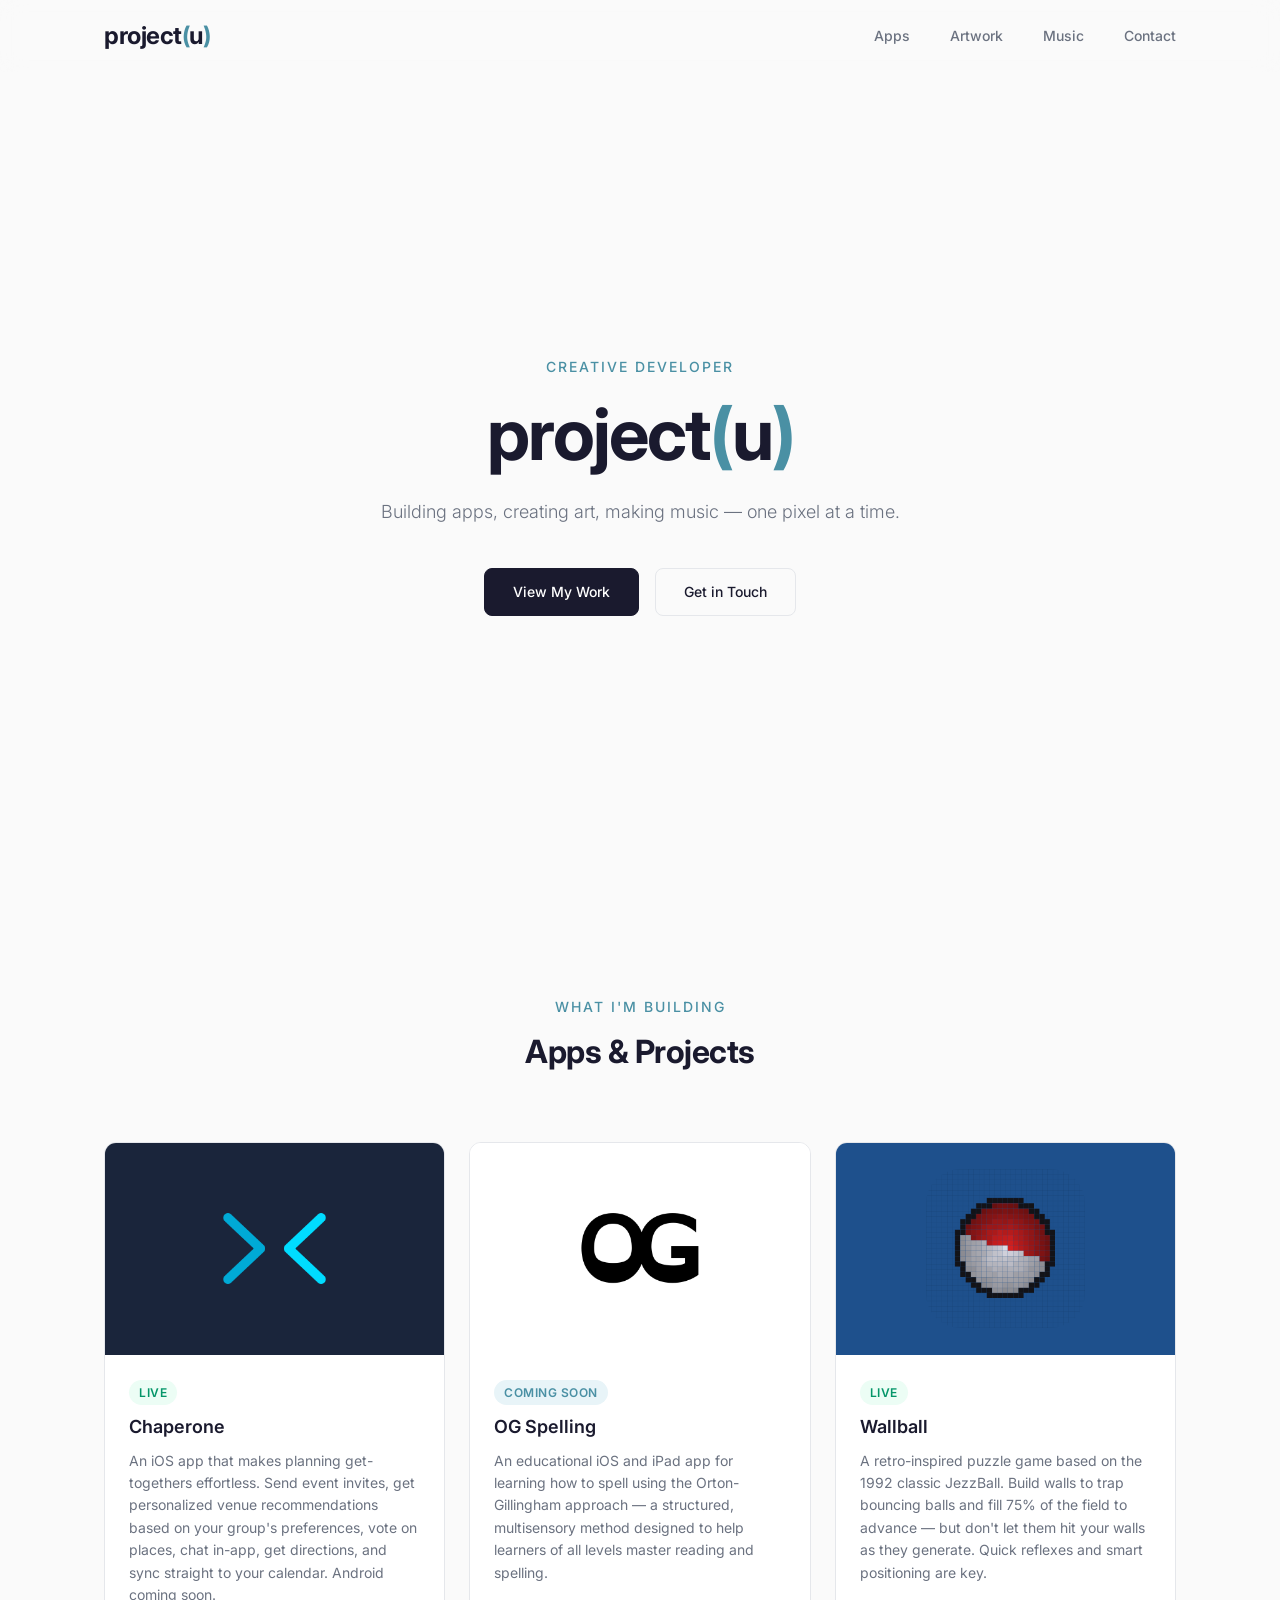
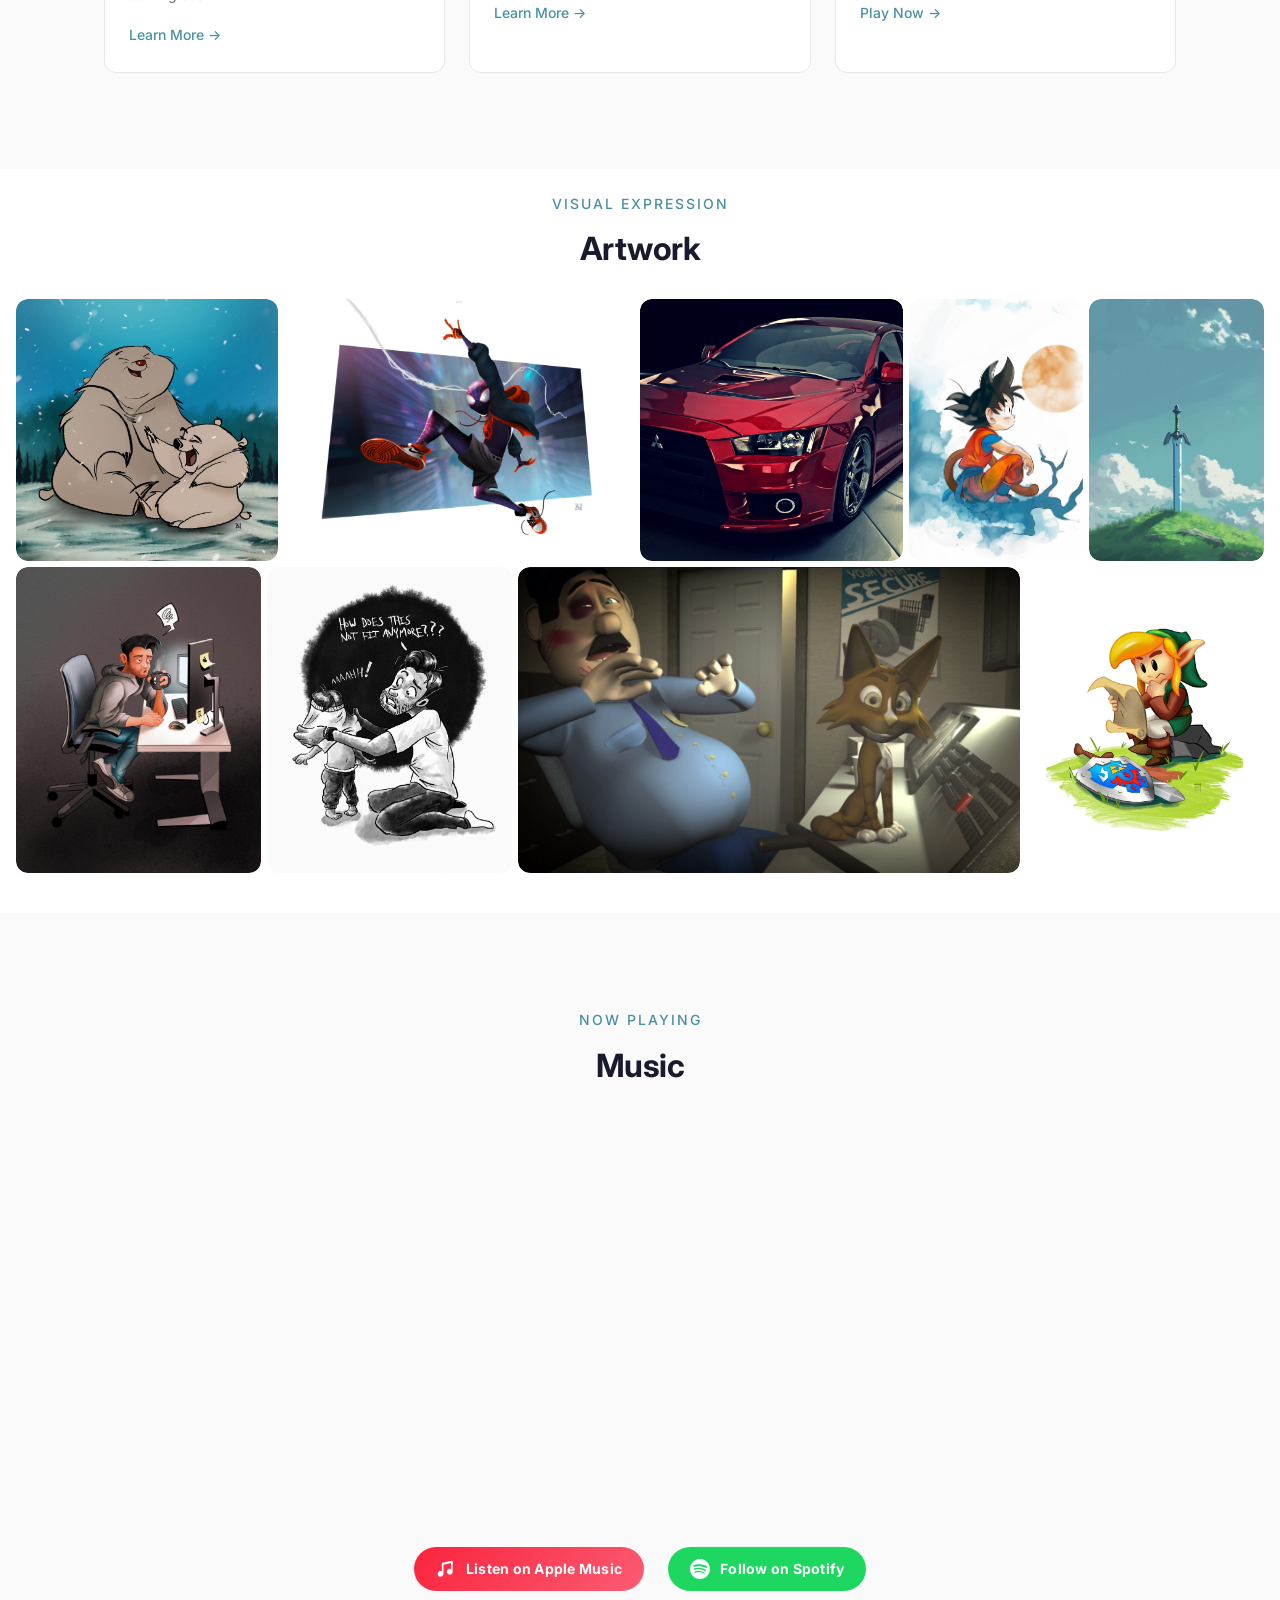
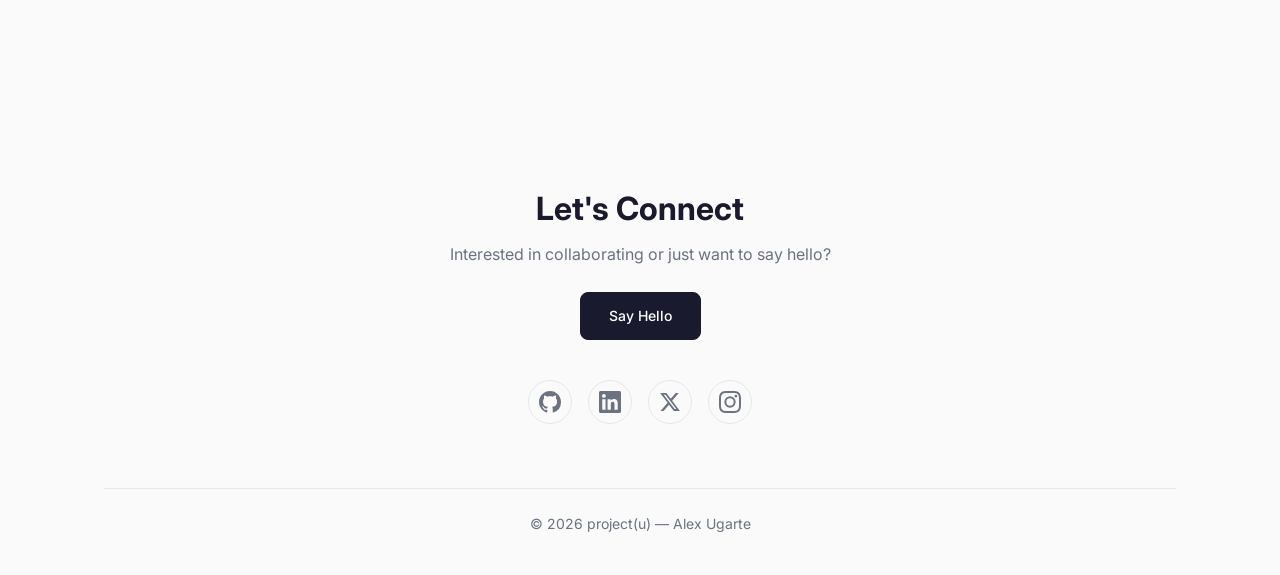
==== index.html @ 6f6bd53f "Thicken top beam on Apple Music note icon Pushed the top edge of the beam up by 0.5 units while keep" ====
<!DOCTYPE html>
<html lang="en">
<head>
  <meta charset="UTF-8">
  <meta name="viewport" content="width=device-width, initial-scale=1.0">
  <!-- Google tag (gtag.js) -->
  <script async src="https://www.googletagmanager.com/gtag/js?id=G-HMG6N3FB27"></script>
  <script>
    window.dataLayer = window.dataLayer || [];
    function gtag(){dataLayer.push(arguments);}
    gtag('js', new Date());
    gtag('config', 'G-HMG6N3FB27');
  </script>
  <link rel="icon" type="image/svg+xml" href="/favicon.svg">
  <title>project(u) — Alex Ugarte</title>
  <meta name="description" content="project(u) — Apps, artwork, and creative work by Alex Ugarte.">
  <link rel="preconnect" href="https://fonts.googleapis.com">
  <link rel="preconnect" href="https://fonts.gstatic.com" crossorigin>
  <link href="https://fonts.googleapis.com/css2?family=Inter:wght@300;400;500;600;700&display=swap" rel="stylesheet">
  <link rel="stylesheet" href="css/style.css">
</head>
<body>

  <!-- Navigation -->
  <nav class="nav" id="nav">
    <div class="nav__inner">
      <a href="#hero" class="nav__logo">project<span class="nav__logo-paren">(</span>u<span class="nav__logo-paren">)</span></a>
      <button class="nav__toggle" id="navToggle" aria-label="Toggle menu">
        <span></span>
        <span></span>
        <span></span>
      </button>
      <ul class="nav__links" id="navLinks">
        <li><a href="#apps" class="nav__link">Apps</a></li>
        <li><a href="#artwork" class="nav__link">Artwork</a></li>
        <li><a href="#music" class="nav__link">Music</a></li>
        <li><a href="#contact" class="nav__link">Contact</a></li>
      </ul>
    </div>
  </nav>

  <!-- Hero -->
  <section class="hero" id="hero">
    <!-- Hidden artwork grid behind hero -->
    <div class="hero__reveal-bg" id="heroRevealBg" aria-hidden="true">
      <div class="hero__reveal-grid">
        <div class="hero__reveal-row">
          <img src="assets/images/mukluck.jpeg" alt="" style="flex:1.0 0 0">
          <img src="assets/images/miles.jpeg" alt="" style="flex:1.3333 0 0">
          <img src="assets/images/evox.jpeg" alt="" style="flex:1.0 0 0">
          <img src="assets/images/kidgoku.jpeg" alt="" style="flex:0.6636 0 0">
          <img src="assets/images/mastersword.jpeg" alt="" style="flex:0.6667 0 0">
        </div>
        <div class="hero__reveal-row">
          <img src="assets/images/overworked.jpeg" alt="" style="flex:0.8 0 0">
          <img src="assets/images/smallshirt.jpeg" alt="" style="flex:0.7998 0 0">
          <img src="assets/images/tobey.jpeg" alt="" style="flex:1.6387 0 0">
          <img src="assets/images/link.jpeg" alt="" style="flex:0.7781 0 0">
        </div>
      </div>
    </div>
    <!-- Canvas overlay for reveal effect -->
    <canvas class="hero__reveal-canvas" id="heroRevealCanvas"></canvas>
    <div class="container">
      <div class="hero__content fade-in">
        <p class="hero__label">Creative Developer</p>
        <h1 class="hero__title">project<span class="accent">(</span>u<span class="accent">)</span></h1>
        <p class="hero__subtitle">Building apps, creating art, making music — one pixel at a time.</p>
        <div class="hero__cta">
          <a href="#apps" class="btn btn--primary">View My Work</a>
          <a href="#contact" class="btn btn--outline">Get in Touch</a>
        </div>
      </div>
    </div>
  </section>

  <!-- Apps / Projects -->
  <section class="section apps" id="apps">
    <div class="container">
      <div class="section__header fade-in">
        <p class="section__label">What I'm Building</p>
        <h2 class="section__title">Apps & Projects</h2>
      </div>
      <div class="apps__grid">

        <a href="/chaperone/" class="app-card-link">
        <article class="app-card fade-in">
          <div class="app-card__image app-card__image--logo">
            <img src="assets/images/1024.png" alt="Chaperone app logo">
          </div>
          <div class="app-card__body">
            <div class="app-card__meta">
              <span class="badge badge--live">Live</span>
            </div>
            <h3 class="app-card__title">Chaperone</h3>
            <p class="app-card__desc">An iOS app that makes planning get-togethers effortless. Send event invites, get personalized venue recommendations based on your group's preferences, vote on places, chat in-app, get directions, and sync straight to your calendar. Android coming soon.</p>
            <span class="app-card__link">Learn More &rarr;</span>
          </div>
        </article>
        </a>

        <article class="app-card fade-in">
          <div class="app-card__image app-card__image--logo app-card__image--og">
            <img src="assets/images/AppIcon.png" alt="OG Spelling app logo">
          </div>
          <div class="app-card__body">
            <div class="app-card__meta">
              <span class="badge badge--soon">Coming Soon</span>
            </div>
            <h3 class="app-card__title">OG Spelling</h3>
            <p class="app-card__desc">An educational iOS and iPad app for learning how to spell using the Orton-Gillingham approach — a structured, multisensory method designed to help learners of all levels master reading and spelling.</p>
            <a href="#" class="app-card__link">Learn More &rarr;</a>
          </div>
        </article>

        <a href="https://projectugarte.github.io/wallball/" target="_blank" rel="noopener noreferrer" class="app-card-link">
        <article class="app-card fade-in">
          <div class="app-card__image app-card__image--logo app-card__image--wallball">
            <img src="assets/images/wallball-icon-1024-3.png" alt="Wallball app logo">
          </div>
          <div class="app-card__body">
            <div class="app-card__meta">
              <span class="badge badge--live">Live</span>
            </div>
            <h3 class="app-card__title">Wallball</h3>
            <p class="app-card__desc">A retro-inspired puzzle game based on the 1992 classic JezzBall. Build walls to trap bouncing balls and fill 75% of the field to advance — but don't let them hit your walls as they generate. Quick reflexes and smart positioning are key.</p>
            <span class="app-card__link">Play Now &rarr;</span>
          </div>
        </article>
        </a>

      </div>
    </div>
  </section>

  <!-- Artwork -->
  <section class="section artwork" id="artwork">
    <div class="container">
      <div class="section__header fade-in">
        <p class="section__label">Visual Expression</p>
        <h2 class="section__title">Artwork</h2>
      </div>
      <div class="masonry fade-in">
        <div class="masonry__row">
          <div class="masonry__item" data-lightbox>
            <img src="assets/images/mukluck.jpeg" alt="Polar bears in the snow illustration" loading="lazy">
          </div>
          <div class="masonry__item" data-lightbox>
            <img src="assets/images/miles.jpeg" alt="Miles Morales Spider-Man illustration" loading="lazy">
          </div>
          <div class="masonry__item" data-lightbox>
            <img src="assets/images/evox.jpeg" alt="Evo X car render" loading="lazy">
          </div>
          <div class="masonry__item" data-lightbox>
            <img src="assets/images/kidgoku.jpeg" alt="Kid Goku watercolor illustration" loading="lazy">
          </div>
          <div class="masonry__item" data-lightbox>
            <img src="assets/images/mastersword.jpeg" alt="Master Sword landscape painting" loading="lazy">
          </div>
        </div>
        <div class="masonry__row">
          <div class="masonry__item" data-lightbox>
            <img src="assets/images/overworked.jpeg" alt="Overworked developer illustration" loading="lazy">
          </div>
          <div class="masonry__item" data-lightbox>
            <img src="assets/images/smallshirt.jpeg" alt="Small shirt comic illustration" loading="lazy">
          </div>
          <div class="masonry__item" data-lightbox>
            <img src="assets/images/tobey.jpeg" alt="3D animated scene" loading="lazy">
          </div>
          <div class="masonry__item" data-lightbox>
            <img src="assets/images/link.jpeg" alt="Link reading a map illustration" loading="lazy">
          </div>
        </div>
      </div>
    </div>
  </section>

  <!-- Music -->
  <section class="section music" id="music">
    <div class="container">
      <div class="section__header fade-in">
        <p class="section__label">Now Playing</p>
        <h2 class="section__title">Music</h2>
      </div>
      <div class="music__wrap fade-in">
        <div class="music__player">
          <iframe style="border-radius:12px" src="https://open.spotify.com/embed/track/64HUYIu3fkqwS0Bc41fSD0?utm_source=generator&theme=0" width="100%" height="352" frameBorder="0" allowfullscreen="" allow="autoplay; clipboard-write; encrypted-media; fullscreen; picture-in-picture" loading="lazy"></iframe>
        </div>
        <div class="music__actions">
          <a href="https://music.apple.com/us/album/mercy-shame-single/1895276631" target="_blank" rel="noopener noreferrer" class="music__apple-btn" aria-label="Listen on Apple Music">
            <svg class="music__apple-btn-icon" viewBox="0 0 24 24" fill="currentColor" aria-hidden="true">
              <path d="M9 6.5v11.28A3.5 3.5 0 1 1 7 14.63V5.5c0-.47.33-.88.79-.98l11-2.4A1 1 0 0 1 20 3.1v12.18a3.5 3.5 0 1 1-2-3.16V4.85L9 6.81z"/>
            </svg>
            <span>Listen on Apple Music</span>
          </a>
          <a href="https://open.spotify.com/artist/5kCSwcKKS4Qlwhm0rzNMpK?si=Wvt9BzOQR2y3berEKjwaUg" target="_blank" rel="noopener noreferrer" class="music__spotify-btn" aria-label="Follow on Spotify">
            <svg class="music__spotify-btn-icon" viewBox="0 0 168 168" fill="currentColor" aria-hidden="true">
              <path d="M83.996.277C37.747.277.253 37.77.253 84.019c0 46.251 37.494 83.741 83.743 83.741 46.254 0 83.744-37.49 83.744-83.741 0-46.246-37.49-83.738-83.745-83.738zm38.404 120.78a5.217 5.217 0 01-7.18 1.73c-19.662-12.01-44.414-14.73-73.564-8.07a5.222 5.222 0 01-6.249-3.93 5.213 5.213 0 013.926-6.25c31.9-7.291 59.263-4.15 81.337 9.34 2.46 1.51 3.24 4.72 1.73 7.18zm10.25-22.805c-1.89 3.075-5.91 4.045-8.98 2.155-22.51-13.839-56.823-17.846-83.448-9.764-3.453 1.043-7.1-.903-8.148-4.35a6.538 6.538 0 014.354-8.143c30.413-9.228 68.222-4.758 94.072 11.127 3.07 1.89 4.04 5.91 2.15 8.976v-.001zm.88-23.744c-26.99-16.031-71.52-17.505-97.289-9.684-4.138 1.255-8.514-1.081-9.768-5.219a7.835 7.835 0 015.221-9.771c29.581-8.98 78.756-7.245 109.83 11.202a7.823 7.823 0 012.74 10.733c-2.2 3.722-7.02 4.949-10.73 2.739z"/>
            </svg>
            <span>Follow on Spotify</span>
          </a>
        </div>
      </div>
    </div>
  </section>

  <!-- Contact / Footer -->
  <footer class="footer" id="contact">
    <div class="container">
      <div class="footer__content fade-in">
        <h2 class="footer__title">Let's Connect</h2>
        <p class="footer__text">Interested in collaborating or just want to say hello?</p>
        <a href="mailto:project.ugarte@gmail.com" class="btn btn--primary">Say Hello</a>
        <div class="footer__socials">
          <a href="https://github.com/ProjectUgarte" target="_blank" rel="noopener noreferrer" class="footer__social" aria-label="GitHub">
            <svg width="22" height="22" fill="currentColor" viewBox="0 0 24 24"><path d="M12 0C5.37 0 0 5.37 0 12c0 5.31 3.435 9.795 8.205 11.385.6.105.825-.255.825-.57 0-.285-.015-1.23-.015-2.235-3.015.555-3.795-.735-4.035-1.41-.135-.345-.72-1.41-1.23-1.695-.42-.225-1.02-.78-.015-.795.945-.015 1.62.87 1.845 1.23 1.08 1.815 2.805 1.305 3.495.99.105-.78.42-1.305.765-1.605-2.67-.3-5.46-1.335-5.46-5.925 0-1.305.465-2.385 1.23-3.225-.12-.3-.54-1.53.12-3.18 0 0 1.005-.315 3.3 1.23.96-.27 1.98-.405 3-.405s2.04.135 3 .405c2.295-1.56 3.3-1.23 3.3-1.23.66 1.65.24 2.88.12 3.18.765.84 1.23 1.905 1.23 3.225 0 4.605-2.805 5.625-5.475 5.925.435.375.81 1.095.81 2.22 0 1.605-.015 2.895-.015 3.3 0 .315.225.69.825.57A12.02 12.02 0 0024 12c0-6.63-5.37-12-12-12z"/></svg>
          </a>
          <a href="https://www.linkedin.com/in/alex-ugarte-8380914a" target="_blank" rel="noopener noreferrer" class="footer__social" aria-label="LinkedIn">
            <svg width="22" height="22" fill="currentColor" viewBox="0 0 24 24"><path d="M20.447 20.452h-3.554v-5.569c0-1.328-.027-3.037-1.852-3.037-1.853 0-2.136 1.445-2.136 2.939v5.667H9.351V9h3.414v1.561h.046c.477-.9 1.637-1.85 3.37-1.85 3.601 0 4.267 2.37 4.267 5.455v6.286zM5.337 7.433a2.062 2.062 0 01-2.063-2.065 2.064 2.064 0 112.063 2.065zm1.782 13.019H3.555V9h3.564v11.452zM22.225 0H1.771C.792 0 0 .774 0 1.729v20.542C0 23.227.792 24 1.771 24h20.451C23.2 24 24 23.227 24 22.271V1.729C24 .774 23.2 0 22.222 0h.003z"/></svg>
          </a>
          <a href="https://x.com/thealexugarte" target="_blank" rel="noopener noreferrer" class="footer__social" aria-label="Twitter / X">
            <svg width="22" height="22" fill="currentColor" viewBox="0 0 24 24"><path d="M18.244 2.25h3.308l-7.227 8.26 8.502 11.24H16.17l-5.214-6.817L4.99 21.75H1.68l7.73-8.835L1.254 2.25H8.08l4.713 6.231zm-1.161 17.52h1.833L7.084 4.126H5.117z"/></svg>
          </a>
          <a href="https://www.instagram.com/thealexugarte" target="_blank" rel="noopener noreferrer" class="footer__social" aria-label="Instagram">
            <svg width="22" height="22" fill="currentColor" viewBox="0 0 24 24"><path d="M12 2.163c3.204 0 3.584.012 4.85.07 3.252.148 4.771 1.691 4.919 4.919.058 1.265.069 1.645.069 4.849 0 3.205-.012 3.584-.069 4.849-.149 3.225-1.664 4.771-4.919 4.919-1.266.058-1.644.07-4.85.07-3.204 0-3.584-.012-4.849-.07-3.26-.149-4.771-1.699-4.919-4.92-.058-1.265-.07-1.644-.07-4.849 0-3.204.013-3.583.07-4.849.149-3.227 1.664-4.771 4.919-4.919 1.266-.057 1.645-.069 4.849-.069zM12 0C8.741 0 8.333.014 7.053.072 2.695.272.273 2.69.073 7.052.014 8.333 0 8.741 0 12c0 3.259.014 3.668.072 4.948.2 4.358 2.618 6.78 6.98 6.98C8.333 23.986 8.741 24 12 24c3.259 0 3.668-.014 4.948-.072 4.354-.2 6.782-2.618 6.979-6.98.059-1.28.073-1.689.073-4.948 0-3.259-.014-3.667-.072-4.947-.196-4.354-2.617-6.78-6.979-6.98C15.668.014 15.259 0 12 0zm0 5.838a6.162 6.162 0 100 12.324 6.162 6.162 0 000-12.324zM12 16a4 4 0 110-8 4 4 0 010 8zm6.406-11.845a1.44 1.44 0 100 2.881 1.44 1.44 0 000-2.881z"/></svg>
          </a>
        </div>
      </div>
      <div class="footer__bottom">
        <p>&copy; 2026 project(u) — Alex Ugarte</p>
      </div>
    </div>
  </footer>

  <!-- Lightbox -->
  <div class="lightbox" id="lightbox">
    <button class="lightbox__close" id="lightboxClose" aria-label="Close">&times;</button>
    <button class="lightbox__arrow lightbox__arrow--prev" id="lightboxPrev" aria-label="Previous">&#8249;</button>
    <div class="lightbox__content" id="lightboxContent"></div>
    <button class="lightbox__arrow lightbox__arrow--next" id="lightboxNext" aria-label="Next">&#8250;</button>
  </div>

  <script src="js/main.js"></script>
</body>
</html>
---- css/style.css ----
/* ===== Custom Properties ===== */
:root {
  --color-bg: #fafafa;
  --color-surface: #ffffff;
  --color-text: #1a1a2e;
  --color-text-muted: #6b7280;
  --color-accent: #4a90a4;
  --color-accent-light: #e8f4f8;
  --color-border: #e5e7eb;
  --color-badge-live: #059669;
  --color-badge-live-bg: #ecfdf5;
  --color-badge-progress: #d97706;
  --color-badge-progress-bg: #fffbeb;

  --font-family: 'Inter', -apple-system, BlinkMacSystemFont, 'Segoe UI', sans-serif;
  --font-size-sm: 0.875rem;
  --font-size-base: 1rem;
  --font-size-lg: 1.125rem;
  --font-size-xl: 1.5rem;
  --font-size-2xl: 2rem;
  --font-size-3xl: 3rem;
  --font-size-4xl: 4.5rem;

  --spacing-xs: 0.5rem;
  --spacing-sm: 1rem;
  --spacing-md: 1.5rem;
  --spacing-lg: 2.5rem;
  --spacing-xl: 4rem;
  --spacing-2xl: 6rem;

  --radius-sm: 8px;
  --radius-md: 12px;
  --radius-lg: 16px;

  --shadow-sm: 0 1px 3px rgba(0, 0, 0, 0.06);
  --shadow-md: 0 4px 12px rgba(0, 0, 0, 0.08);
  --shadow-lg: 0 8px 30px rgba(0, 0, 0, 0.1);

  --nav-height: 72px;
  --transition: 0.3s cubic-bezier(0.4, 0, 0.2, 1);
}

/* ===== Reset ===== */
*, *::before, *::after {
  margin: 0;
  padding: 0;
  box-sizing: border-box;
}

html {
  scroll-behavior: smooth;
  scroll-padding-top: var(--nav-height);
}

body {
  font-family: var(--font-family);
  font-size: var(--font-size-base);
  color: var(--color-text);
  background-color: var(--color-bg);
  line-height: 1.6;
  -webkit-font-smoothing: antialiased;
}

img {
  max-width: 100%;
  display: block;
}

a {
  text-decoration: none;
  color: inherit;
}

ul {
  list-style: none;
}

/* ===== Container ===== */
.container {
  width: 100%;
  max-width: 1120px;
  margin: 0 auto;
  padding: 0 var(--spacing-md);
}

/* ===== Navigation ===== */
.nav {
  position: fixed;
  top: 0;
  left: 0;
  right: 0;
  height: var(--nav-height);
  background: rgba(250, 250, 250, 0.85);
  backdrop-filter: blur(12px);
  -webkit-backdrop-filter: blur(12px);
  z-index: 1000;
  transition: box-shadow var(--transition);
}

.nav--scrolled {
  box-shadow: var(--shadow-sm);
}

.nav__inner {
  max-width: 1120px;
  margin: 0 auto;
  padding: 0 var(--spacing-md);
  height: 100%;
  display: flex;
  align-items: center;
  justify-content: space-between;
}

.nav__logo {
  font-size: var(--font-size-xl);
  font-weight: 700;
  letter-spacing: -0.5px;
  color: var(--color-text);
}

.nav__logo-paren {
  color: var(--color-accent);
}

.nav__links {
  display: flex;
  gap: var(--spacing-lg);
}

.nav__link {
  font-size: var(--font-size-sm);
  font-weight: 500;
  color: var(--color-text-muted);
  transition: color var(--transition);
  position: relative;
}

.nav__link::after {
  content: '';
  position: absolute;
  bottom: -4px;
  left: 0;
  width: 0;
  height: 2px;
  background: var(--color-accent);
  transition: width var(--transition);
}

.nav__link:hover,
.nav__link--active {
  color: var(--color-text);
}

.nav__link:hover::after,
.nav__link--active::after {
  width: 100%;
}

/* Mobile toggle */
.nav__toggle {
  display: none;
  flex-direction: column;
  gap: 5px;
  background: none;
  border: none;
  cursor: pointer;
  padding: 4px;
}

.nav__toggle span {
  display: block;
  width: 24px;
  height: 2px;
  background: var(--color-text);
  border-radius: 2px;
  transition: var(--transition);
}

/* ===== Hero ===== */
.hero {
  position: relative;
  min-height: 100vh;
  display: flex;
  align-items: center;
  justify-content: center;
  text-align: center;
  padding: calc(var(--nav-height) + var(--spacing-xl)) 0 var(--spacing-xl);
  overflow: hidden;
}

/* Reveal background — artwork grid behind hero */
.hero__reveal-bg {
  position: absolute;
  inset: 0;
  z-index: 0;
  display: flex;
  align-items: center;
  justify-content: center;
  padding: var(--spacing-sm);
}

.hero__reveal-grid {
  width: 100%;
  height: 100%;
  display: flex;
  flex-direction: column;
  gap: 6px;
}

.hero__reveal-row {
  display: flex;
  gap: 6px;
  flex: 1;
  min-height: 0;
}

.hero__reveal-row img {
  height: 100%;
  object-fit: cover;
  border-radius: var(--radius-sm);
  min-width: 0;
}

/* Canvas overlay — white surface that gets "erased" */
.hero__reveal-canvas {
  position: absolute;
  inset: 0;
  z-index: 1;
  width: 100%;
  height: 100%;
  cursor: crosshair;
}

.hero .container {
  position: relative;
  z-index: 2;
  display: flex;
  justify-content: center;
  pointer-events: none;
}

.hero .container * {
  pointer-events: auto;
}

.hero__content {
  max-width: 640px;
  margin: 0 auto;
}

.hero__label {
  font-size: var(--font-size-sm);
  font-weight: 500;
  color: var(--color-accent);
  text-transform: uppercase;
  letter-spacing: 2px;
  margin-bottom: var(--spacing-sm);
}

.hero__title {
  font-size: var(--font-size-4xl);
  font-weight: 700;
  letter-spacing: -2px;
  line-height: 1.1;
  margin-bottom: var(--spacing-md);
}

.accent {
  color: var(--color-accent);
}

.hero__subtitle {
  font-size: var(--font-size-lg);
  color: var(--color-text-muted);
  font-weight: 300;
  margin-bottom: var(--spacing-lg);
  line-height: 1.7;
}

.hero__cta {
  display: flex;
  gap: var(--spacing-sm);
  justify-content: center;
  flex-wrap: wrap;
}

/* ===== Buttons ===== */
.btn {
  display: inline-flex;
  align-items: center;
  padding: 12px 28px;
  font-size: var(--font-size-sm);
  font-weight: 500;
  font-family: var(--font-family);
  border-radius: var(--radius-sm);
  cursor: pointer;
  transition: all var(--transition);
  border: 1.5px solid transparent;
}

.btn--primary {
  background: var(--color-text);
  color: var(--color-surface);
  border-color: var(--color-text);
}

.btn--primary:hover {
  background: transparent;
  color: var(--color-text);
}

.btn--outline {
  background: transparent;
  color: var(--color-text);
  border-color: var(--color-border);
}

.btn--outline:hover {
  border-color: var(--color-text);
}

/* ===== Sections ===== */
.section {
  padding: var(--spacing-2xl) 0;
}

.section__header {
  text-align: center;
  margin-bottom: var(--spacing-xl);
}

.section__label {
  font-size: var(--font-size-sm);
  font-weight: 500;
  color: var(--color-accent);
  text-transform: uppercase;
  letter-spacing: 2px;
  margin-bottom: var(--spacing-xs);
}

.section__title {
  font-size: var(--font-size-2xl);
  font-weight: 700;
  letter-spacing: -0.5px;
}

/* ===== App Cards ===== */
.apps__grid {
  display: grid;
  grid-template-columns: repeat(auto-fill, minmax(320px, 1fr));
  gap: var(--spacing-md);
  align-items: stretch;
}

.app-card-link {
  display: block;
}

.app-card {
  background: var(--color-surface);
  border-radius: var(--radius-md);
  overflow: hidden;
  border: 1px solid var(--color-border);
  transition: all var(--transition);
  height: 100%;
}

.app-card:hover {
  box-shadow: var(--shadow-lg);
  transform: translateY(-4px);
  border-color: transparent;
}

.app-card__image {
  aspect-ratio: 16 / 10;
  background: linear-gradient(135deg, var(--color-accent-light), #f3f4f6);
  display: flex;
  align-items: center;
  justify-content: center;
}

.app-card__image--logo {
  background: #1a253b;
}

.app-card__image--og {
  background: #ffffff;
}

.app-card__image--wallball {
  background: #1e508c;
}

.app-card__image--logo.app-card__image--wallball img {
  width: auto;
  height: 75%;
  object-fit: contain;
  border-radius: 22%;
}

.app-card__image--logo img {
  width: auto;
  height: 75%;
  object-fit: contain;
  border-radius: 22%;
  transition: transform var(--transition), box-shadow var(--transition);
}

.app-card:hover .app-card__image--logo img {
  transform: scale(1.05);
  box-shadow: 0 4px 12px rgba(0, 0, 0, 0.3);
}

.app-card__placeholder {
  color: var(--color-accent);
  opacity: 0.6;
}

.app-card__body {
  padding: var(--spacing-md);
}

.app-card__meta {
  margin-bottom: var(--spacing-xs);
}

.badge {
  display: inline-block;
  font-size: 0.75rem;
  font-weight: 600;
  padding: 3px 10px;
  border-radius: 100px;
  text-transform: uppercase;
  letter-spacing: 0.5px;
}

.badge--live {
  color: var(--color-badge-live);
  background: var(--color-badge-live-bg);
}

.badge--progress {
  color: var(--color-badge-progress);
  background: var(--color-badge-progress-bg);
}

.badge--soon {
  color: var(--color-accent);
  background: var(--color-accent-light);
}

.app-card__title {
  font-size: var(--font-size-lg);
  font-weight: 600;
  margin-bottom: var(--spacing-xs);
}

.app-card__desc {
  font-size: var(--font-size-sm);
  color: var(--color-text-muted);
  line-height: 1.6;
  margin-bottom: var(--spacing-sm);
}

.app-card__link {
  font-size: var(--font-size-sm);
  font-weight: 500;
  color: var(--color-accent);
  transition: color var(--transition);
}

.app-card__link:hover {
  color: var(--color-text);
}

.app-card-link {
  text-decoration: none;
  color: inherit;
  display: block;
}

/* ===== Artwork Grid ===== */
.artwork {
  background: var(--color-surface);
  padding: var(--spacing-md) 0 var(--spacing-lg);
}

.artwork .section__header {
  margin-bottom: var(--spacing-md);
}

.artwork .container {
  max-width: none;
  padding: 0 var(--spacing-sm);
}

.masonry {
  display: flex;
  flex-direction: column;
  gap: 6px;
}

.masonry__row {
  display: flex;
  gap: 6px;
}

.masonry__item {
  border-radius: var(--radius-md);
  overflow: hidden;
  cursor: pointer;
  transition: all var(--transition);
  min-width: 0;
}

.masonry__item:hover {
  transform: scale(1.02);
  box-shadow: var(--shadow-md);
  z-index: 1;
}

.masonry__item img {
  width: 100%;
  height: auto;
  display: block;
  border-radius: var(--radius-md);
}

/* Row 1: mukluck, miles, evox, kidgoku, mastersword — flex by aspect ratio */
.masonry__row:nth-child(1) .masonry__item:nth-child(1) { flex: 1.0 0 0; }
.masonry__row:nth-child(1) .masonry__item:nth-child(2) { flex: 1.3333 0 0; }
.masonry__row:nth-child(1) .masonry__item:nth-child(3) { flex: 1.0 0 0; }
.masonry__row:nth-child(1) .masonry__item:nth-child(4) { flex: 0.6636 0 0; }
.masonry__row:nth-child(1) .masonry__item:nth-child(5) { flex: 0.6667 0 0; }

/* Row 2: overworked, smallshirt, tobey, link */
.masonry__row:nth-child(2) .masonry__item:nth-child(1) { flex: 0.8 0 0; }
.masonry__row:nth-child(2) .masonry__item:nth-child(2) { flex: 0.7998 0 0; }
.masonry__row:nth-child(2) .masonry__item:nth-child(3) { flex: 1.6387 0 0; }
.masonry__row:nth-child(2) .masonry__item:nth-child(4) { flex: 0.7781 0 0; }


/* ===== Music ===== */
.music__wrap {
  max-width: 640px;
  margin: 0 auto;
}

.music__player {
  margin-bottom: var(--spacing-lg);
}

.music__player iframe {
  display: block;
  width: 100%;
  border: none;
}

.music__actions {
  display: flex;
  flex-wrap: wrap;
  align-items: center;
  justify-content: center;
  gap: var(--spacing-md);
}

.music__apple-btn {
  display: inline-flex;
  align-items: center;
  gap: 10px;
  height: 44px;
  padding: 0 22px;
  background: linear-gradient(135deg, #FA243C 0%, #FB5C74 100%);
  color: #ffffff;
  font-size: var(--font-size-sm);
  font-weight: 700;
  letter-spacing: 0.25px;
  text-decoration: none;
  border-radius: 500px;
  transition: opacity var(--transition), transform 0.15s ease;
}

.music__apple-btn:hover {
  opacity: 0.92;
  transform: scale(1.02);
}

.music__apple-btn-icon {
  width: 20px;
  height: 20px;
  flex-shrink: 0;
}

.music__spotify-btn {
  display: inline-flex;
  align-items: center;
  gap: 10px;
  height: 44px;
  padding: 0 22px;
  background: #1ED760;
  color: #ffffff;
  font-size: var(--font-size-sm);
  font-weight: 700;
  letter-spacing: 0.25px;
  text-decoration: none;
  border-radius: 500px;
  transition: background var(--transition), transform 0.15s ease;
}

.music__spotify-btn:hover {
  background: #1FDF64;
  transform: scale(1.02);
}

.music__spotify-btn-icon {
  width: 20px;
  height: 20px;
  flex-shrink: 0;
}

/* ===== Lightbox ===== */
.lightbox {
  position: fixed;
  inset: 0;
  background: rgba(0, 0, 0, 0.9);
  z-index: 2000;
  display: flex;
  align-items: center;
  justify-content: center;
  opacity: 0;
  pointer-events: none;
  transition: opacity var(--transition);
}

.lightbox--open {
  opacity: 1;
  pointer-events: auto;
}

.lightbox__close {
  position: absolute;
  top: 20px;
  right: 24px;
  background: none;
  border: none;
  color: white;
  font-size: 2.5rem;
  cursor: pointer;
  line-height: 1;
  opacity: 0.7;
  transition: opacity var(--transition);
}

.lightbox__close:hover {
  opacity: 1;
}

.lightbox__arrow {
  position: absolute;
  top: 50%;
  transform: translateY(-50%);
  background: none;
  border: none;
  color: white;
  font-size: 4rem;
  cursor: pointer;
  opacity: 0.5;
  transition: opacity var(--transition);
  padding: 20px;
  line-height: 1;
  user-select: none;
  z-index: 2001;
}

.lightbox__arrow:hover {
  opacity: 1;
}

.lightbox__arrow--prev {
  left: 12px;
}

.lightbox__arrow--next {
  right: 12px;
}

.lightbox__content {
  max-width: 90vw;
  max-height: 90vh;
}

.lightbox__content img {
  max-width: 90vw;
  max-height: 85vh;
  object-fit: contain;
  border-radius: var(--radius-sm);
}

/* ===== Footer ===== */
.footer {
  padding: var(--spacing-2xl) 0 var(--spacing-lg);
  text-align: center;
}

.footer__title {
  font-size: var(--font-size-2xl);
  font-weight: 700;
  margin-bottom: var(--spacing-xs);
}

.footer__text {
  color: var(--color-text-muted);
  margin-bottom: var(--spacing-md);
}

.footer__socials {
  display: flex;
  justify-content: center;
  gap: var(--spacing-sm);
  margin-top: var(--spacing-lg);
}

.footer__social {
  display: flex;
  align-items: center;
  justify-content: center;
  width: 44px;
  height: 44px;
  border-radius: 50%;
  color: var(--color-text-muted);
  border: 1px solid var(--color-border);
  transition: all var(--transition);
}

.footer__social:hover {
  color: var(--color-text);
  border-color: var(--color-text);
  transform: translateY(-2px);
}

.footer__bottom {
  margin-top: var(--spacing-xl);
  padding-top: var(--spacing-md);
  border-top: 1px solid var(--color-border);
  font-size: var(--font-size-sm);
  color: var(--color-text-muted);
}

/* ===== Fade-in Animation ===== */
.fade-in {
  opacity: 0;
  transform: translateY(24px);
  transition: opacity 0.7s ease, transform 0.7s ease;
}

.fade-in--visible {
  opacity: 1;
  transform: translateY(0);
}

/* ===== Responsive ===== */
@media (max-width: 768px) {
  :root {
    --font-size-4xl: 3rem;
    --font-size-3xl: 2.25rem;
    --font-size-2xl: 1.5rem;
  }

  .nav__toggle {
    display: flex;
  }

  .nav__links {
    position: fixed;
    top: var(--nav-height);
    left: 0;
    right: 0;
    background: rgba(250, 250, 250, 0.98);
    backdrop-filter: blur(12px);
    flex-direction: column;
    align-items: center;
    padding: var(--spacing-lg) 0;
    gap: var(--spacing-md);
    transform: translateY(-100%);
    opacity: 0;
    pointer-events: none;
    transition: all var(--transition);
  }

  .nav__links--open {
    transform: translateY(0);
    opacity: 1;
    pointer-events: auto;
    box-shadow: var(--shadow-md);
  }

  .nav__toggle--active span:nth-child(1) {
    transform: rotate(45deg) translate(5px, 5px);
  }

  .nav__toggle--active span:nth-child(2) {
    opacity: 0;
  }

  .nav__toggle--active span:nth-child(3) {
    transform: rotate(-45deg) translate(5px, -5px);
  }

  .apps__grid {
    grid-template-columns: 1fr;
  }

  .masonry__row {
    flex-wrap: wrap;
  }

  .masonry__row .masonry__item {
    flex: 1 1 45% !important;
  }

  .lightbox__arrow {
    font-size: 2.5rem;
    padding: 12px;
  }

  .lightbox__arrow--prev {
    left: 4px;
  }

  .lightbox__arrow--next {
    right: 4px;
  }
}

@media (max-width: 480px) {
  :root {
    --font-size-4xl: 2.25rem;
  }

  .masonry__row .masonry__item {
    flex: 1 1 100% !important;
  }

  .hero__cta {
    flex-direction: column;
    align-items: center;
  }
}
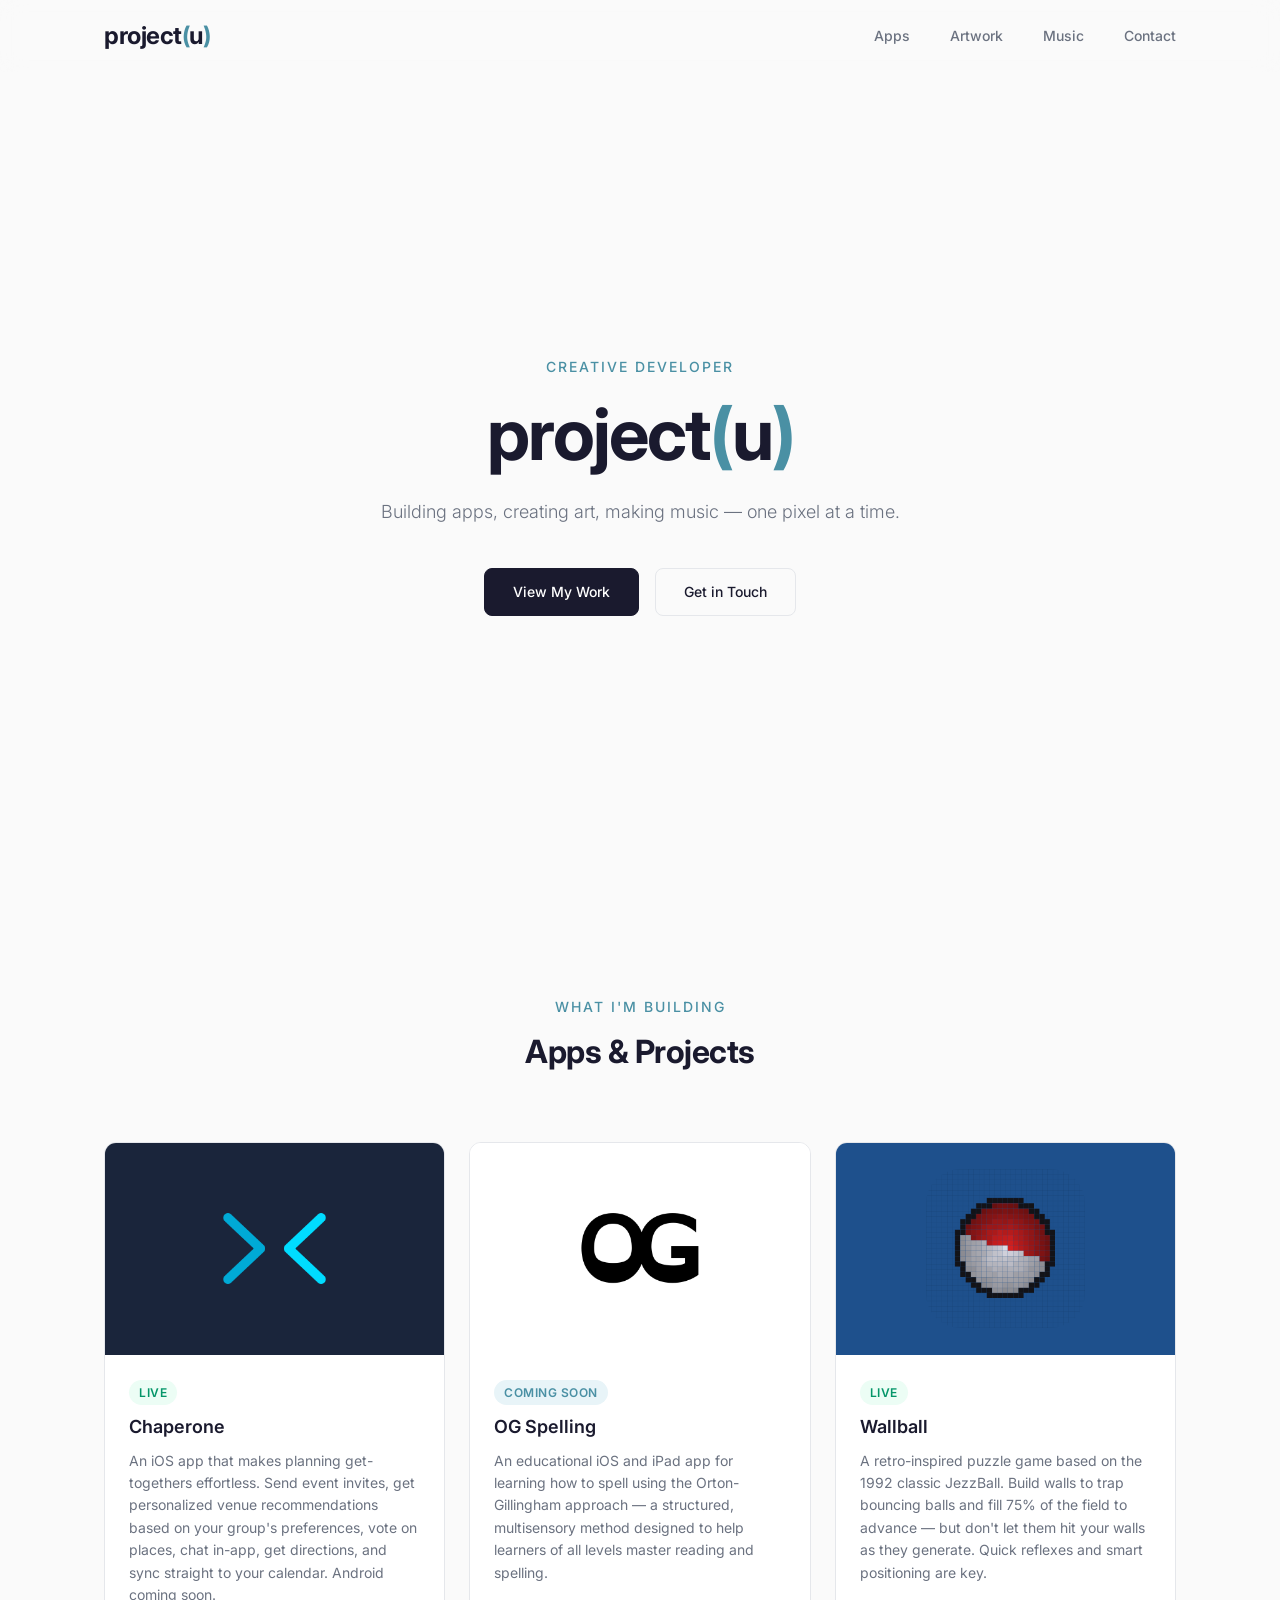
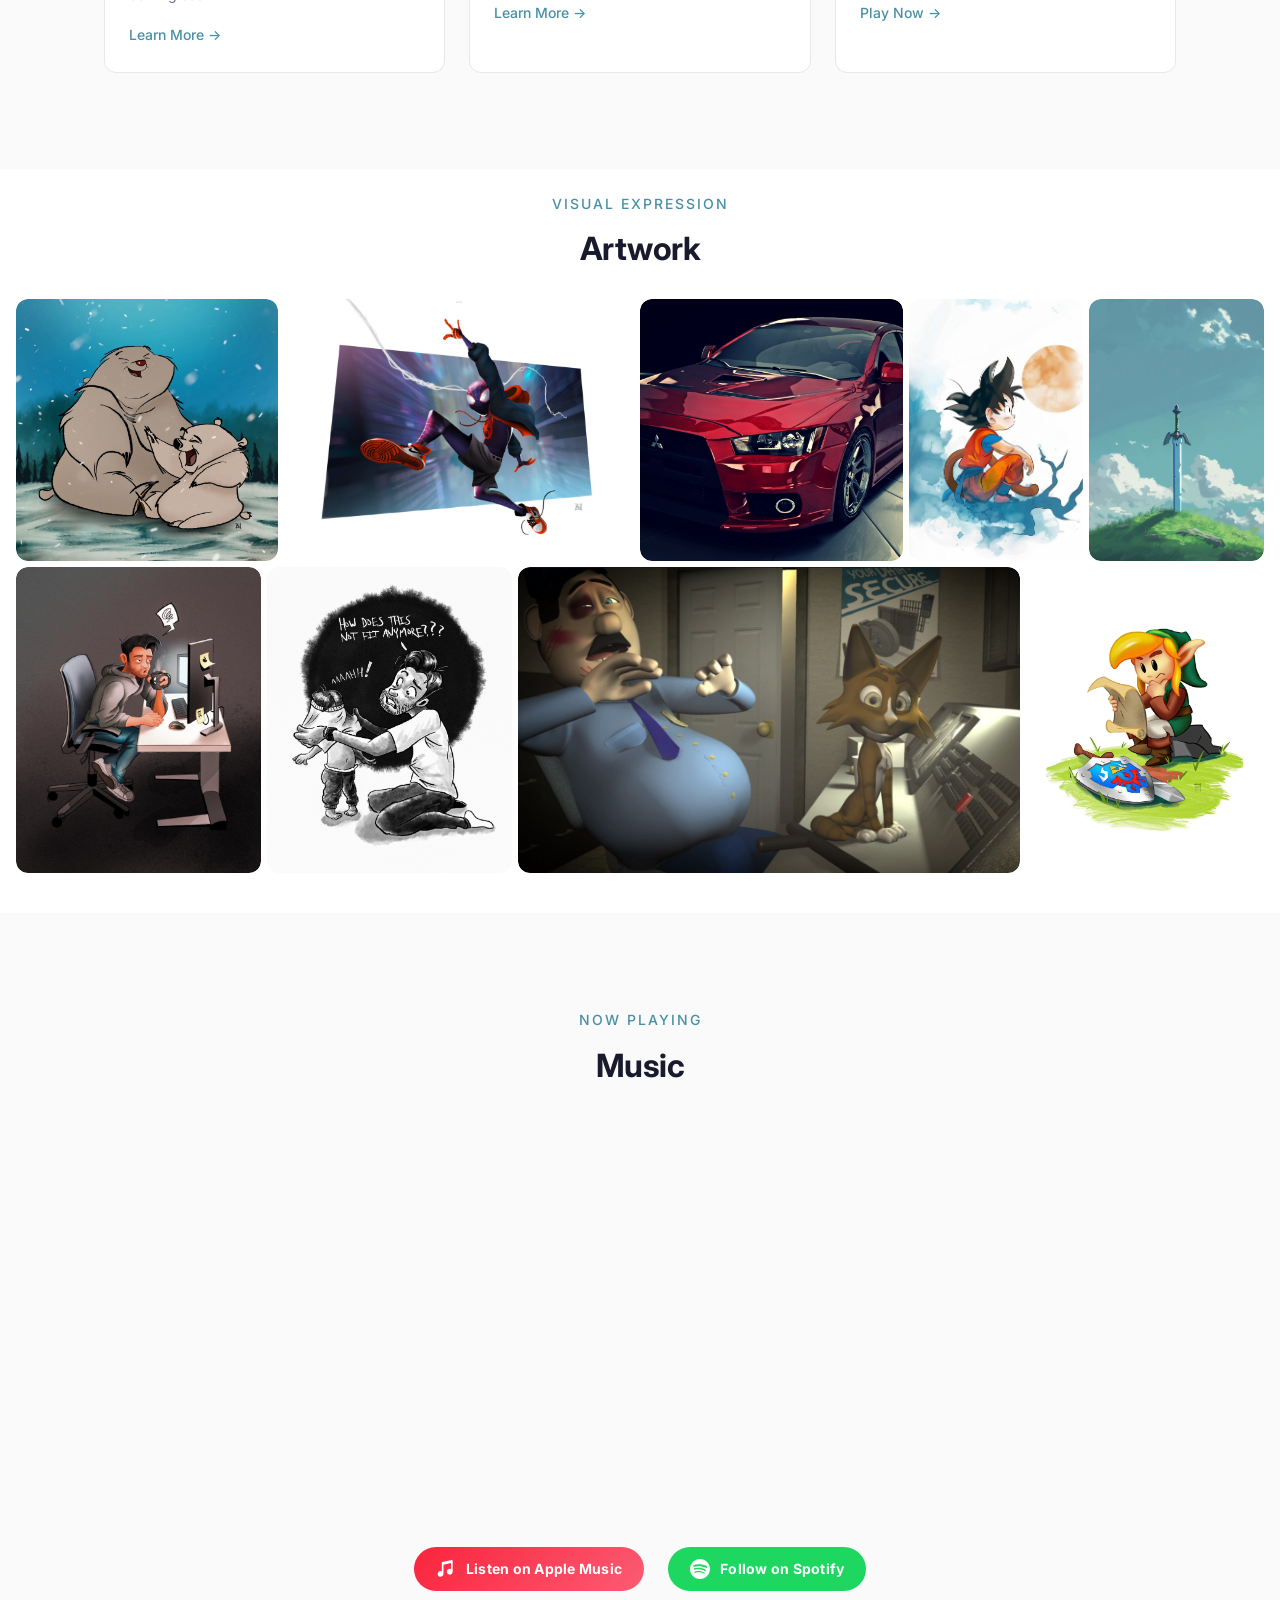
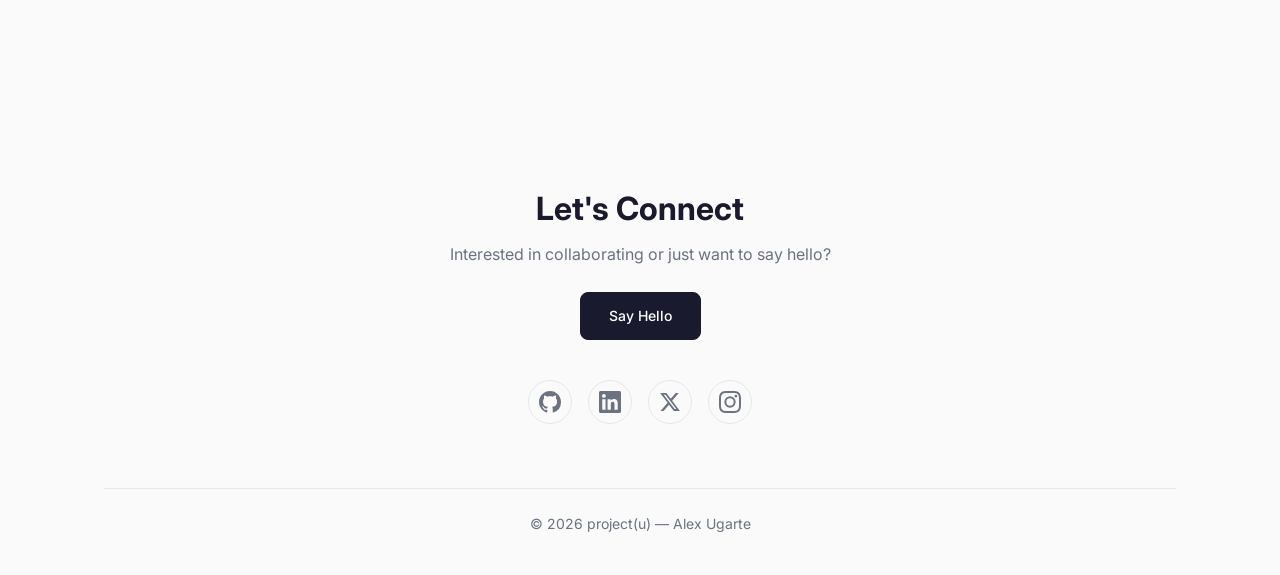
==== commit c1cc9778: "Make Apple Music note beam noticeably thicker Pushed the top edge of the beam up by another 1 unit (" ====
--- a/index.html
+++ b/index.html
@@ -190,7 +190,7 @@
         <div class="music__actions">
           <a href="https://music.apple.com/us/album/mercy-shame-single/1895276631" target="_blank" rel="noopener noreferrer" class="music__apple-btn" aria-label="Listen on Apple Music">
             <svg class="music__apple-btn-icon" viewBox="0 0 24 24" fill="currentColor" aria-hidden="true">
-              <path d="M9 6.5v11.28A3.5 3.5 0 1 1 7 14.63V5.5c0-.47.33-.88.79-.98l11-2.4A1 1 0 0 1 20 3.1v12.18a3.5 3.5 0 1 1-2-3.16V4.85L9 6.81z"/>
+              <path d="M9 6.5v11.28A3.5 3.5 0 1 1 7 14.63V4.5c0-.47.33-.88.79-.98l11-2.4A1 1 0 0 1 20 2.1v13.18a3.5 3.5 0 1 1-2-3.16V4.85L9 6.81z"/>
             </svg>
             <span>Listen on Apple Music</span>
           </a>
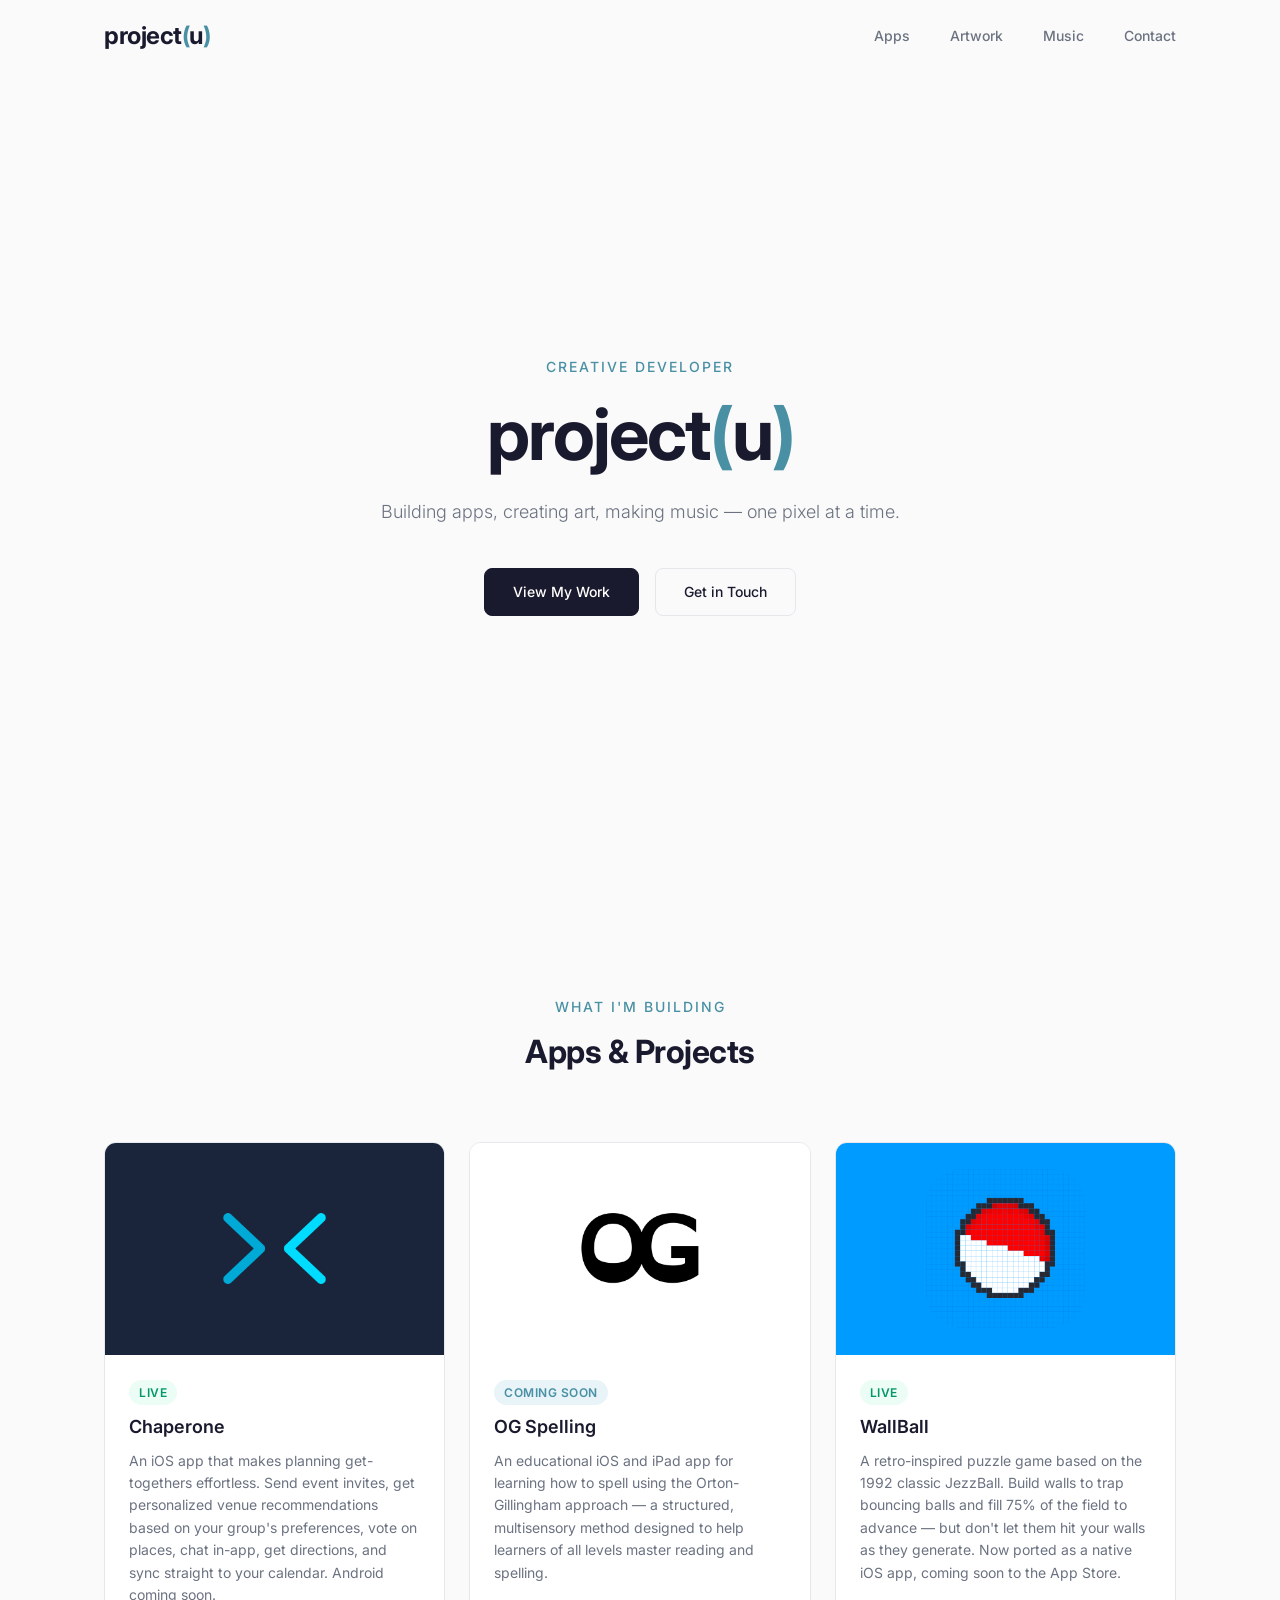
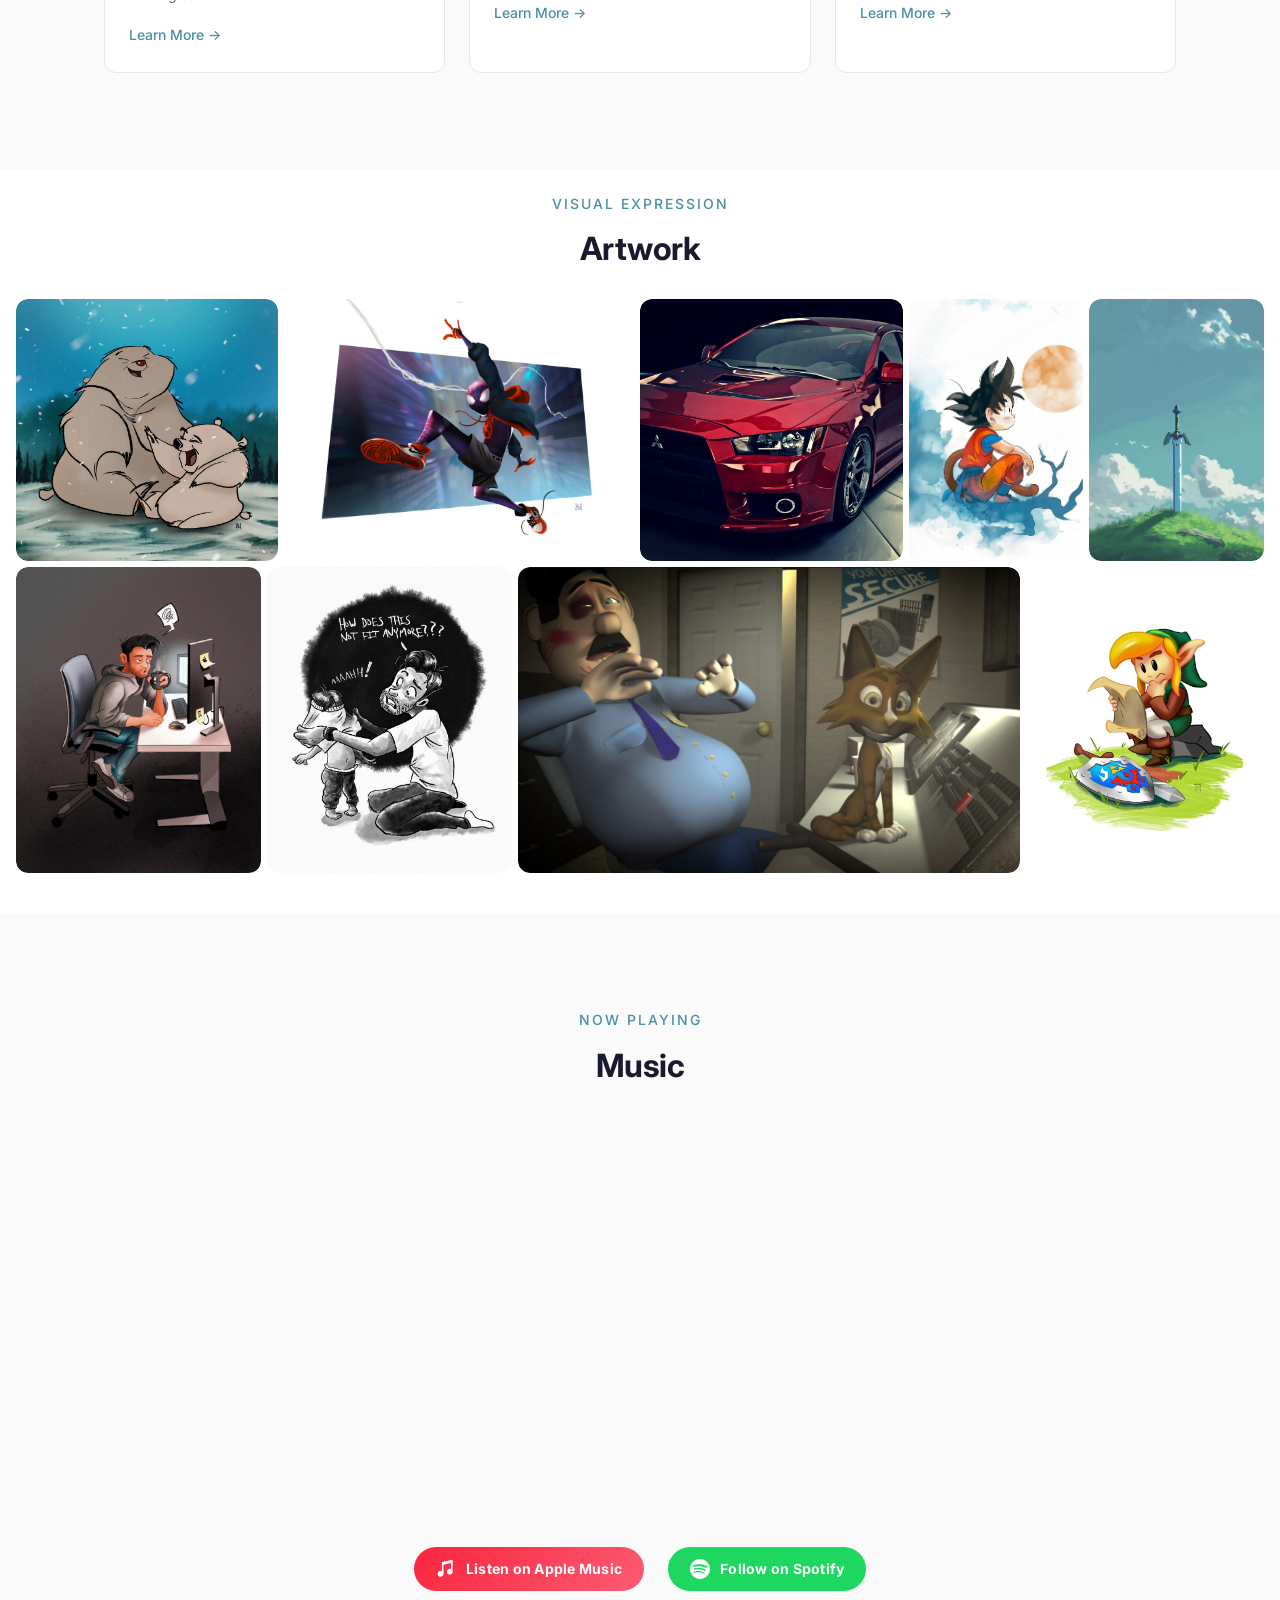
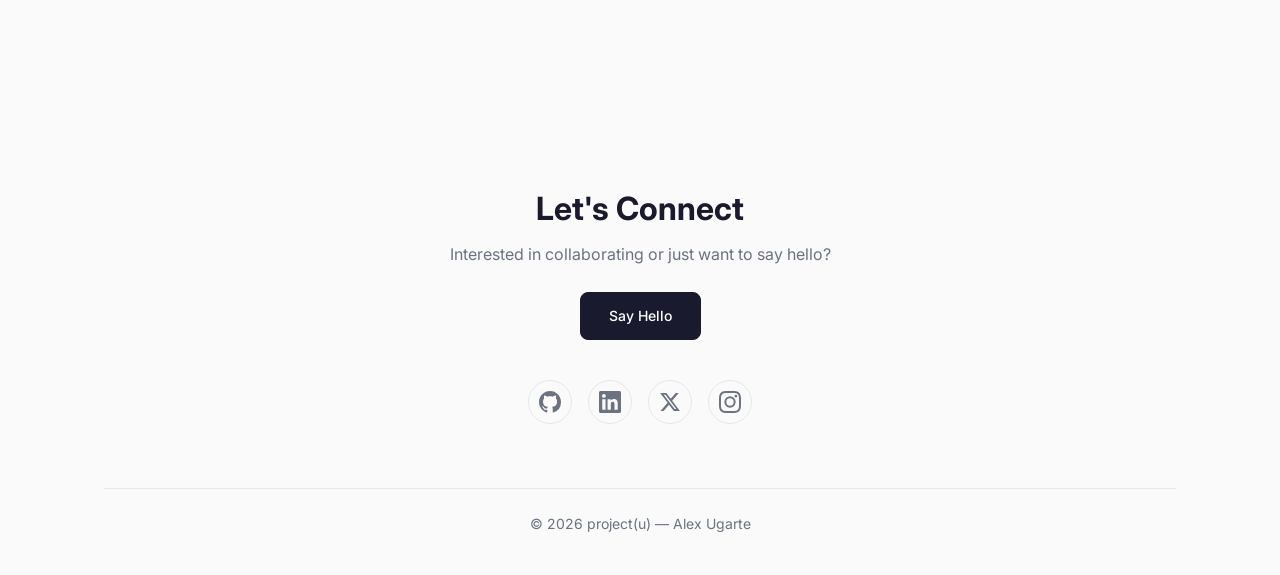
==== commit 399b19bd: "Add WallBall app page and Wallball-specific privacy policy - New /wallball/ page mirroring the Chape" ====
--- a/index.html
+++ b/index.html
@@ -113,18 +113,18 @@
           </div>
         </article>
 
-        <a href="https://projectugarte.github.io/wallball/" target="_blank" rel="noopener noreferrer" class="app-card-link">
+        <a href="/wallball/" class="app-card-link">
         <article class="app-card fade-in">
           <div class="app-card__image app-card__image--logo app-card__image--wallball">
-            <img src="assets/images/wallball-icon-1024-3.png" alt="Wallball app logo">
+            <img src="assets/images/wallball-icon-1024.png" alt="WallBall app logo">
           </div>
           <div class="app-card__body">
             <div class="app-card__meta">
               <span class="badge badge--live">Live</span>
             </div>
-            <h3 class="app-card__title">Wallball</h3>
-            <p class="app-card__desc">A retro-inspired puzzle game based on the 1992 classic JezzBall. Build walls to trap bouncing balls and fill 75% of the field to advance — but don't let them hit your walls as they generate. Quick reflexes and smart positioning are key.</p>
-            <span class="app-card__link">Play Now &rarr;</span>
+            <h3 class="app-card__title">WallBall</h3>
+            <p class="app-card__desc">A retro-inspired puzzle game based on the 1992 classic JezzBall. Build walls to trap bouncing balls and fill 75% of the field to advance — but don't let them hit your walls as they generate. Now ported as a native iOS app, coming soon to the App Store.</p>
+            <span class="app-card__link">Learn More &rarr;</span>
           </div>
         </article>
         </a>
--- a/css/style.css
+++ b/css/style.css
@@ -388,7 +388,7 @@
 }
 
 .app-card__image--wallball {
-  background: #1e508c;
+  background: #009bff;
 }
 
 .app-card__image--logo.app-card__image--wallball img {
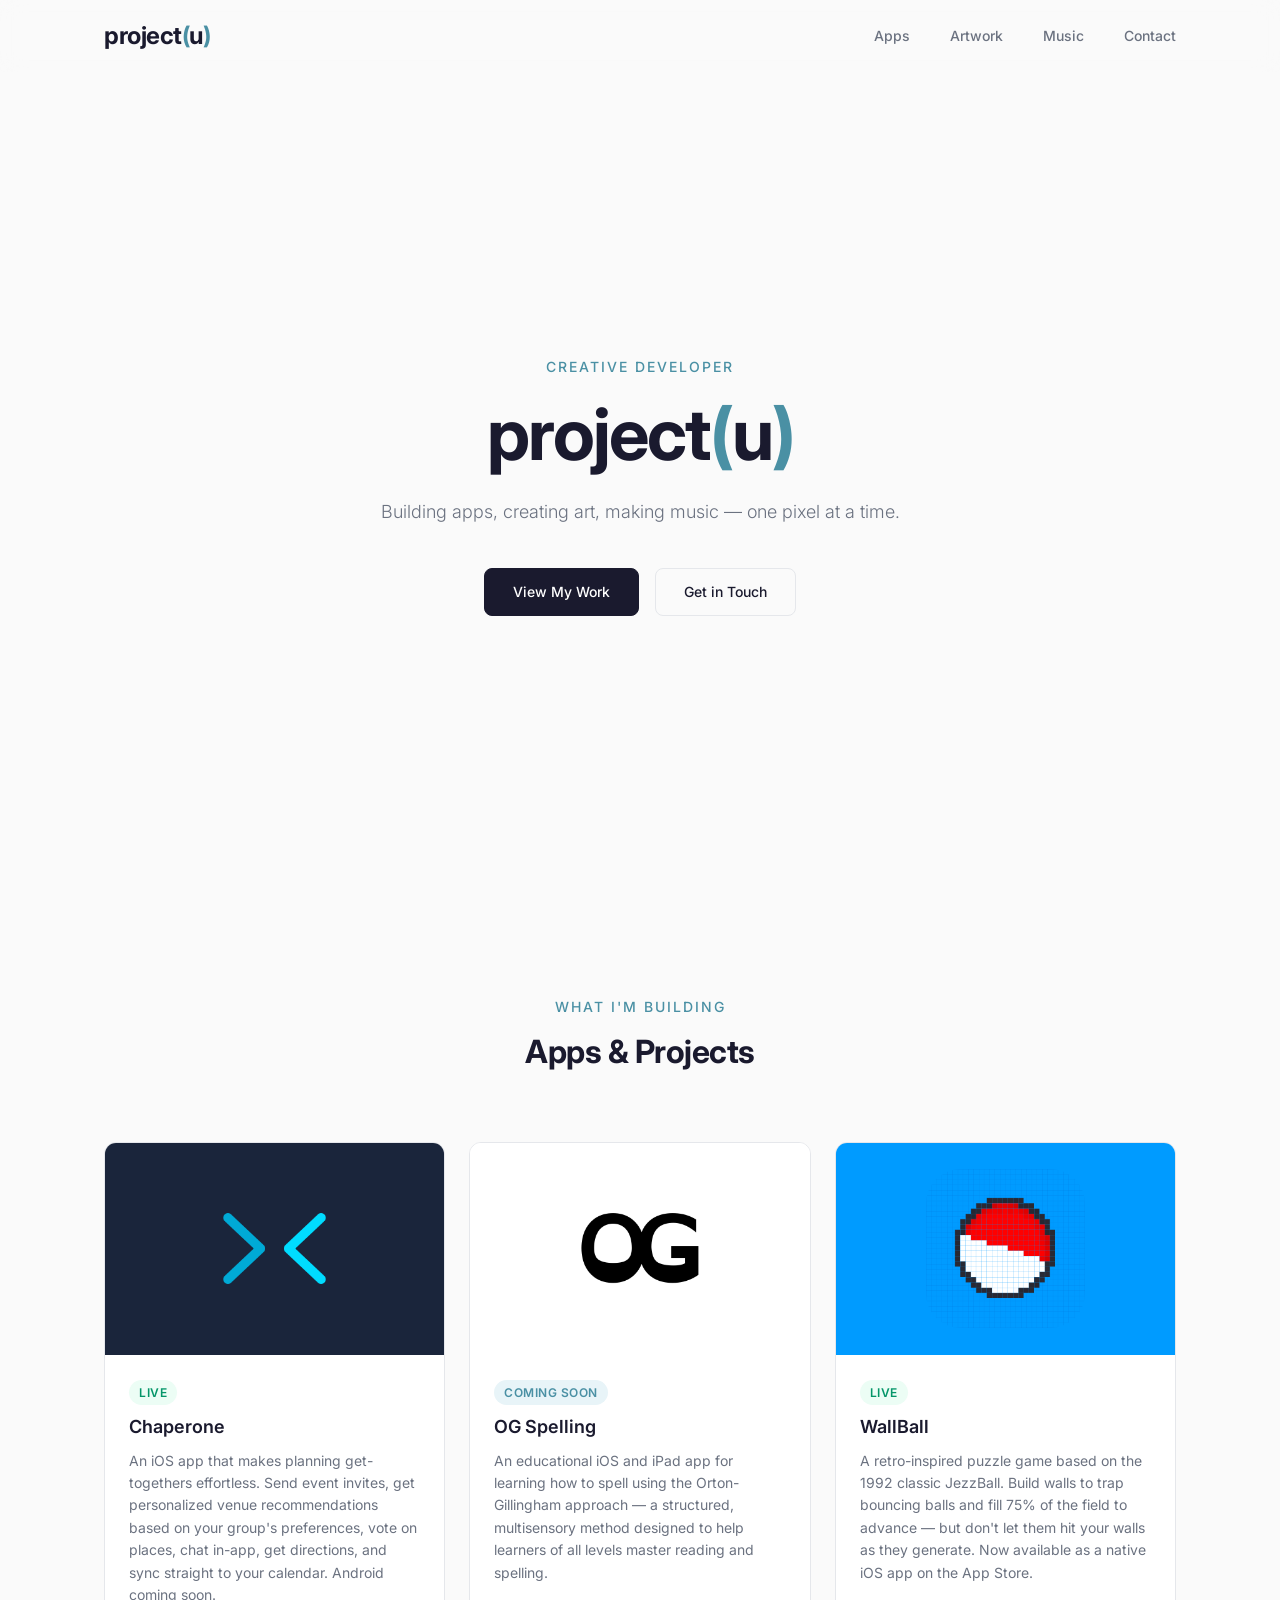
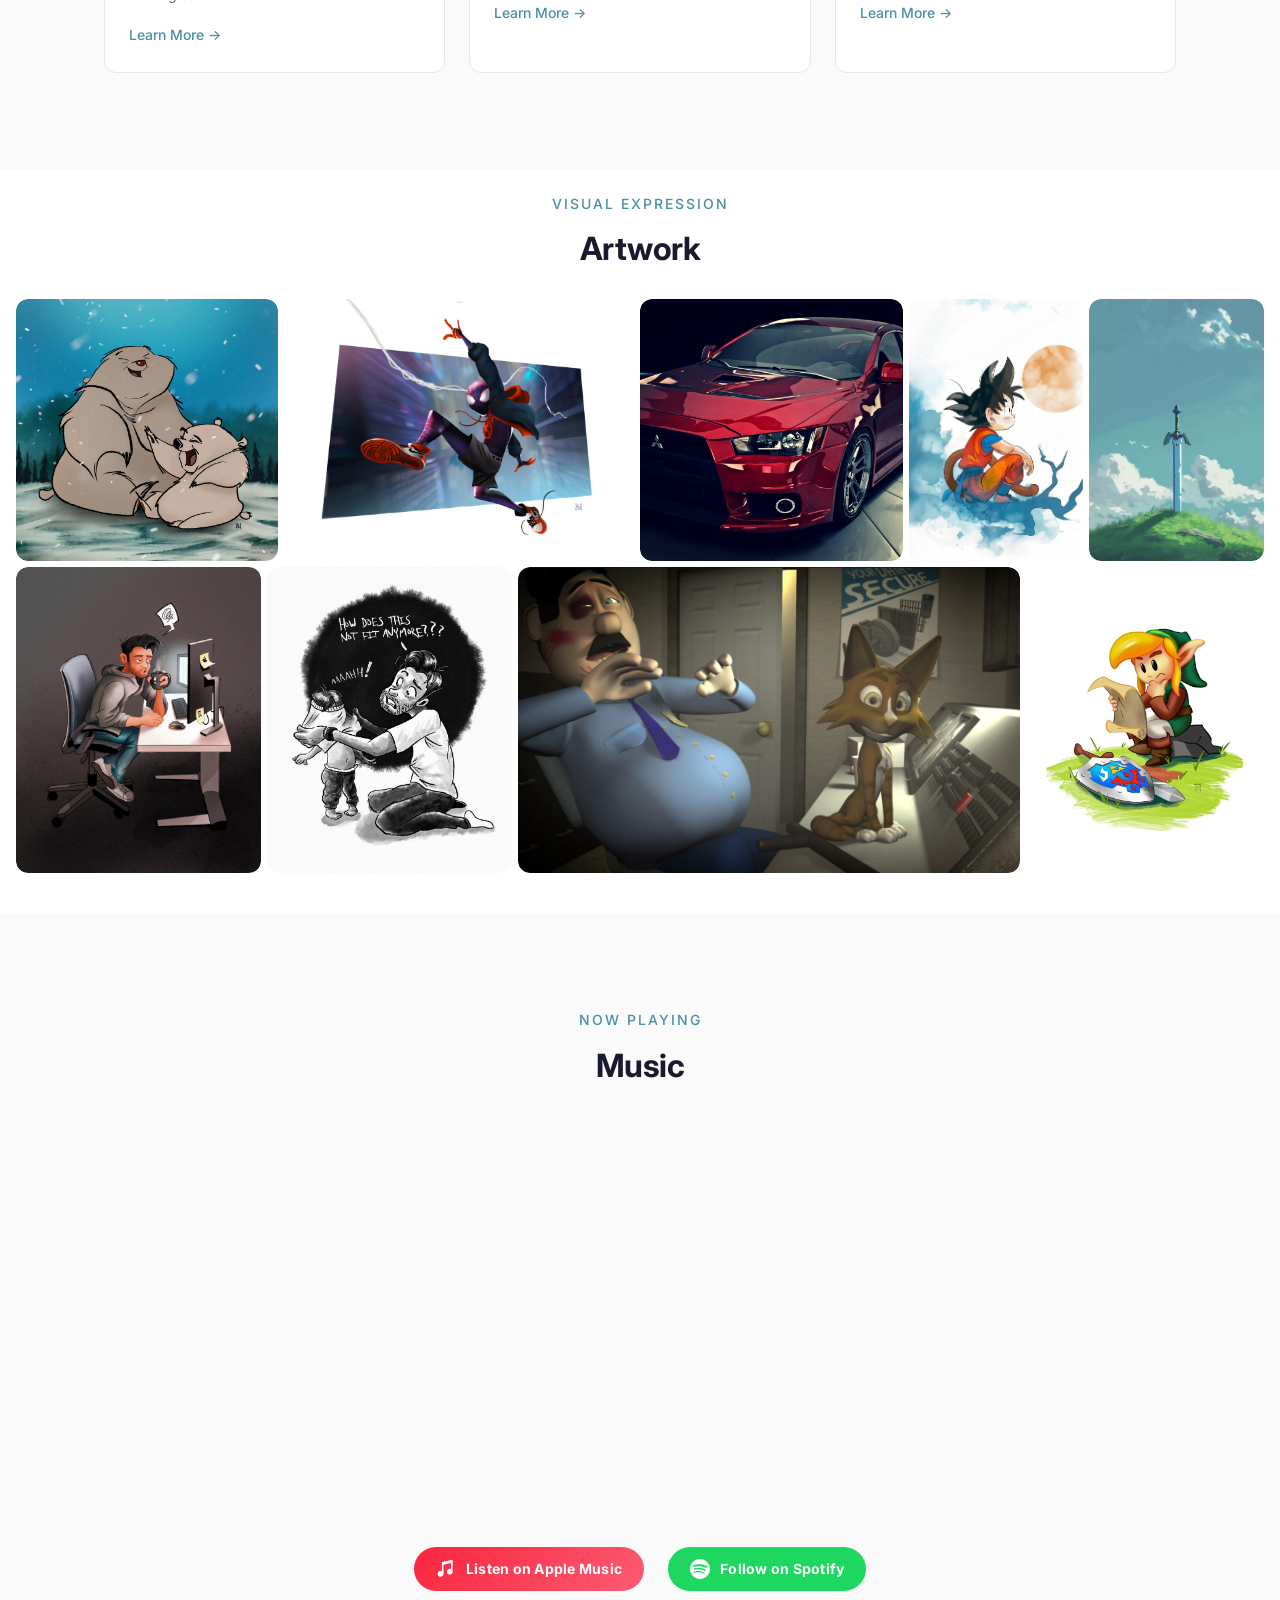
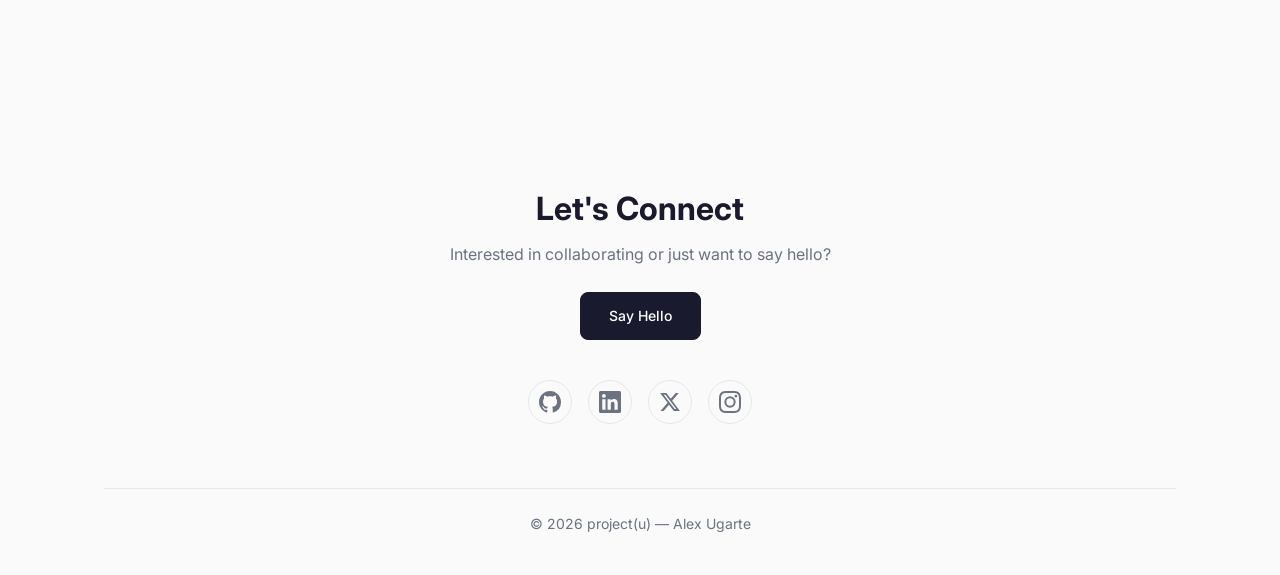
==== commit d805c071: "wallball: add official App Store badge now that the app is live - Replace "Coming Soon on the App St" ====
--- a/index.html
+++ b/index.html
@@ -123,7 +123,7 @@
               <span class="badge badge--live">Live</span>
             </div>
             <h3 class="app-card__title">WallBall</h3>
-            <p class="app-card__desc">A retro-inspired puzzle game based on the 1992 classic JezzBall. Build walls to trap bouncing balls and fill 75% of the field to advance — but don't let them hit your walls as they generate. Now ported as a native iOS app, coming soon to the App Store.</p>
+            <p class="app-card__desc">A retro-inspired puzzle game based on the 1992 classic JezzBall. Build walls to trap bouncing balls and fill 75% of the field to advance — but don't let them hit your walls as they generate. Now available as a native iOS app on the App Store.</p>
             <span class="app-card__link">Learn More &rarr;</span>
           </div>
         </article>
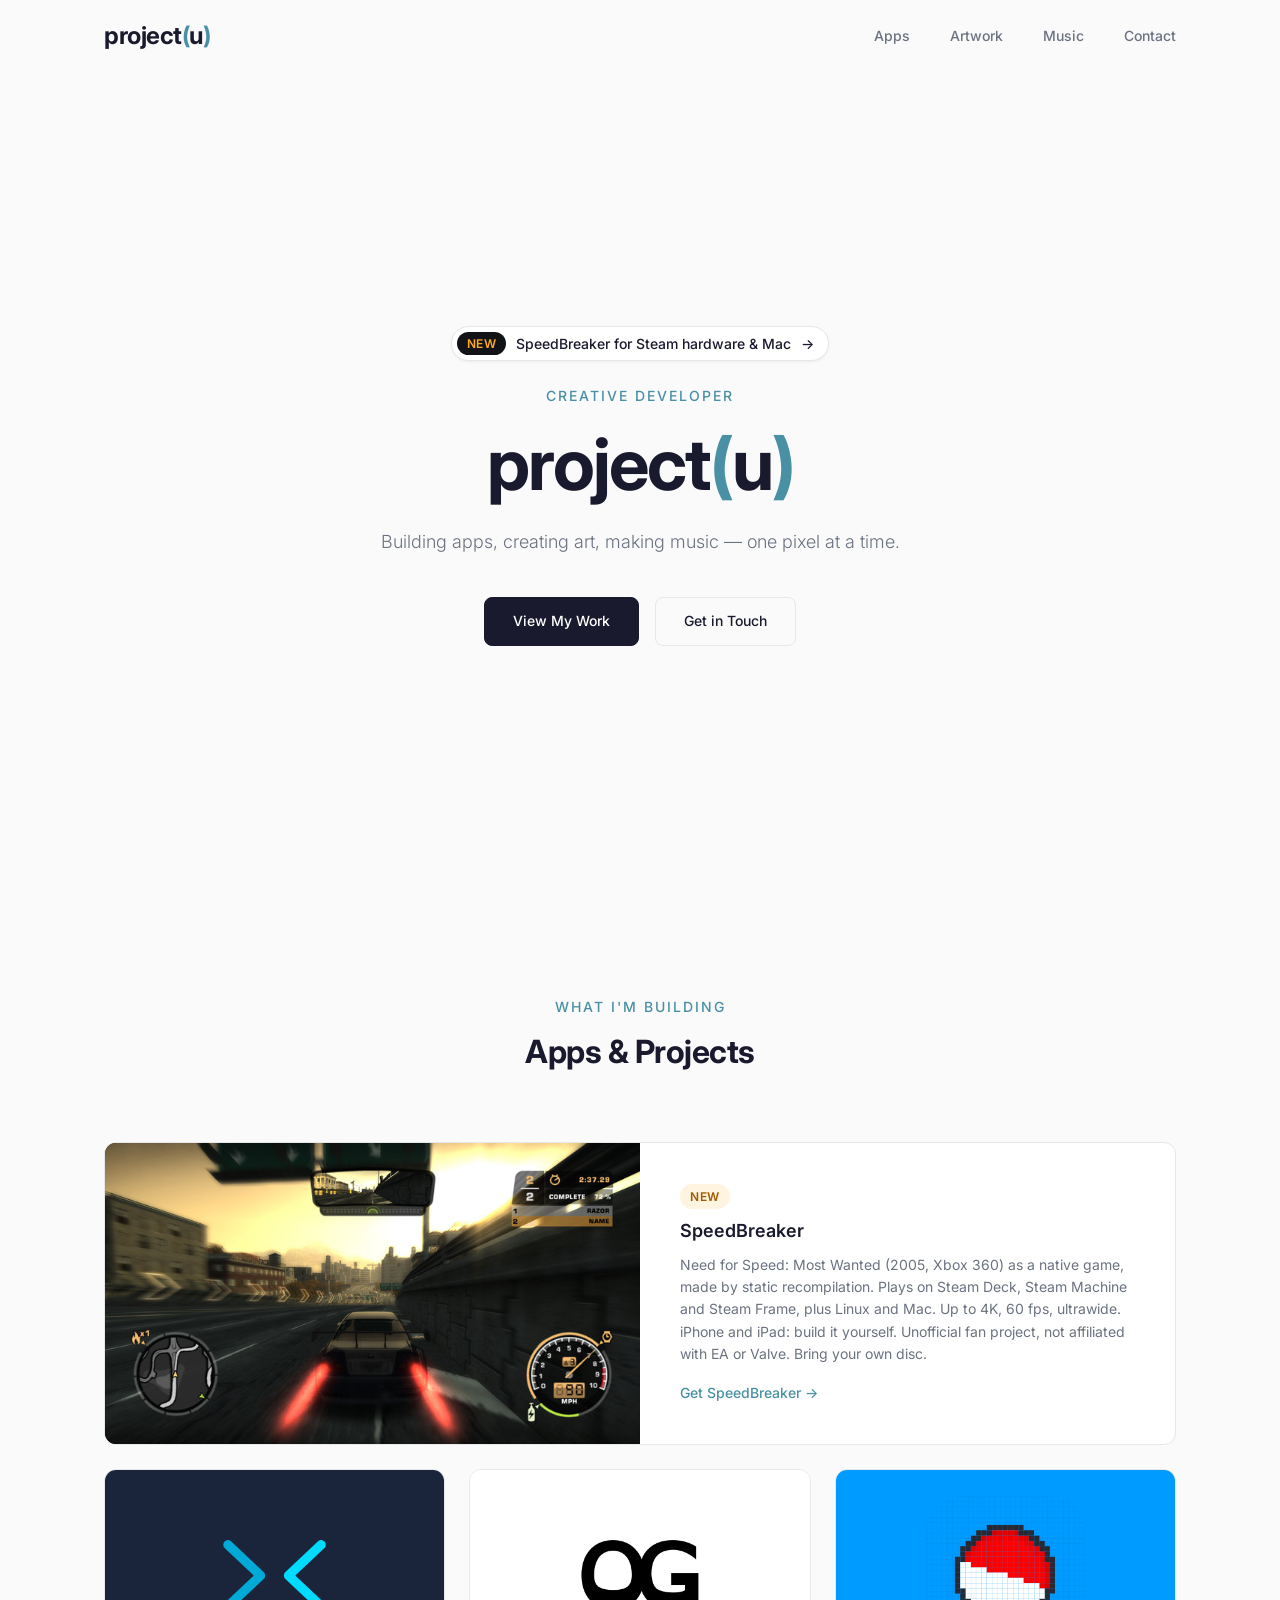
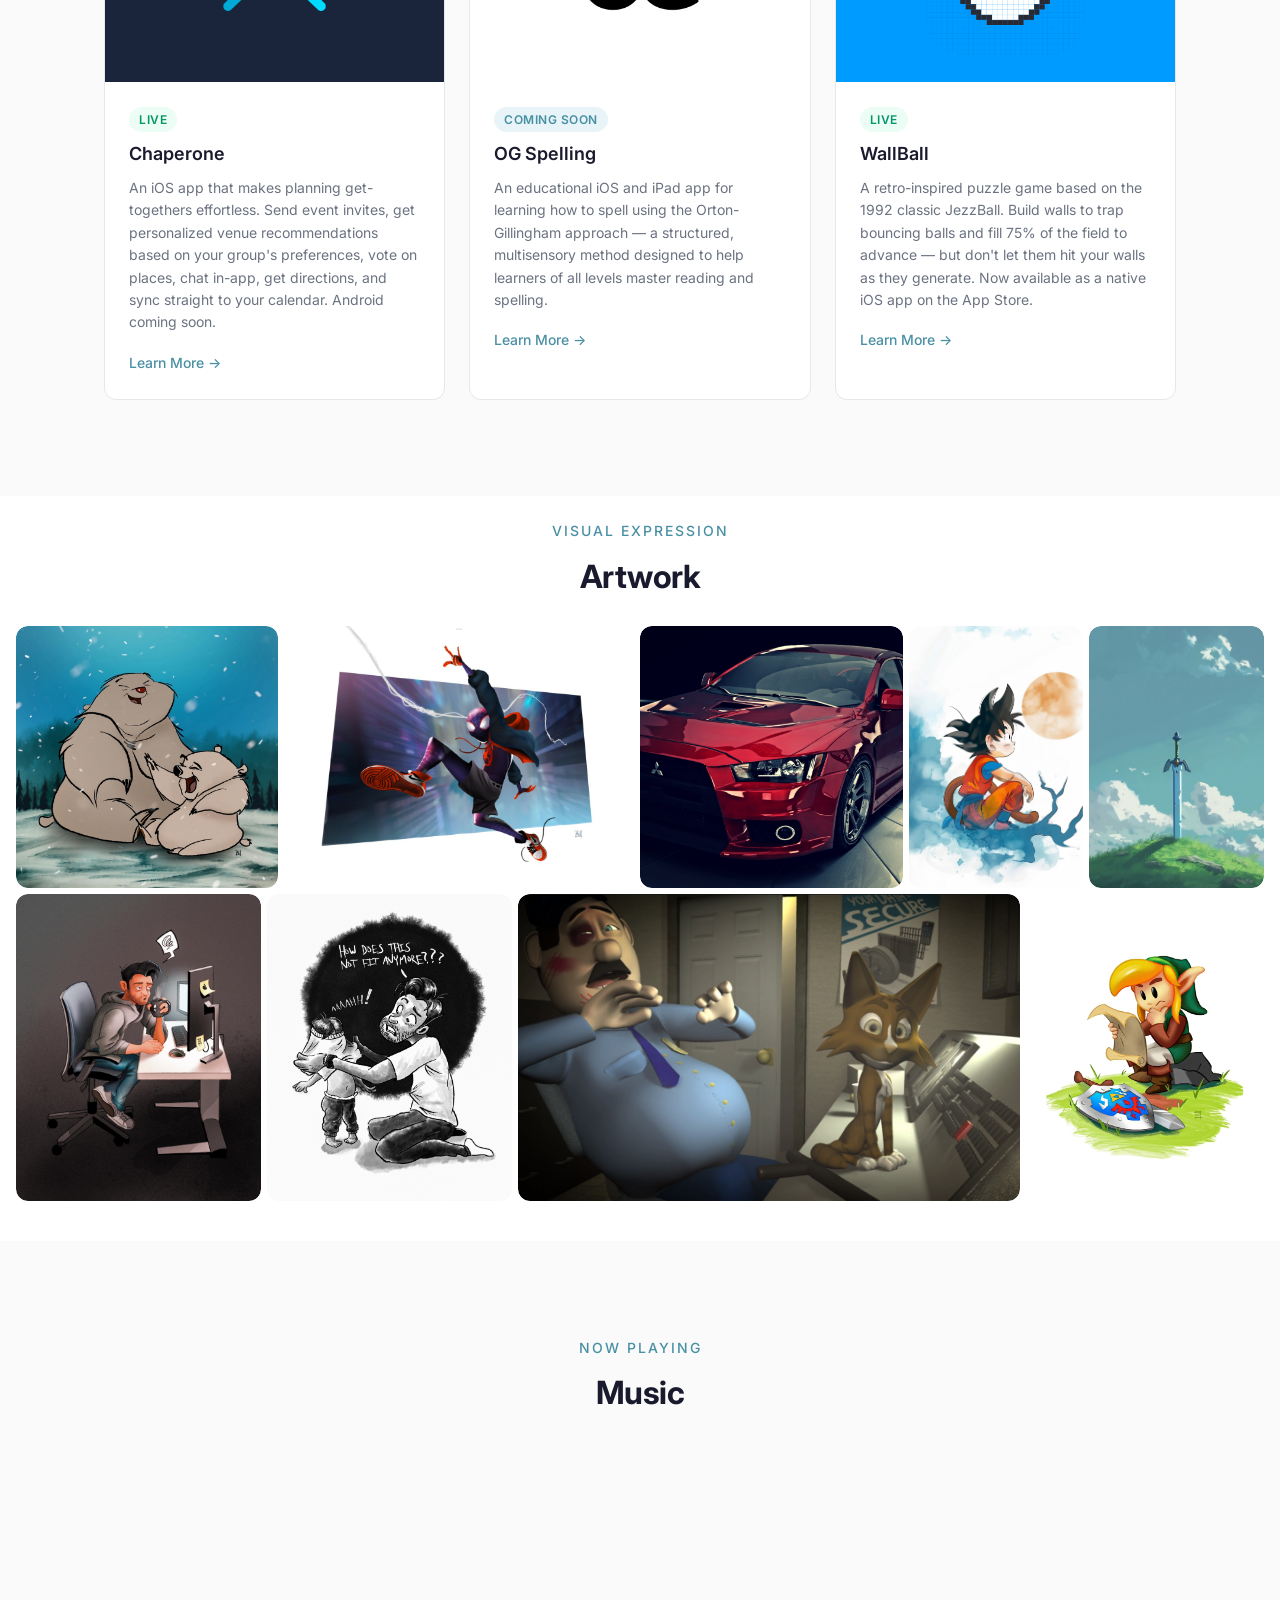
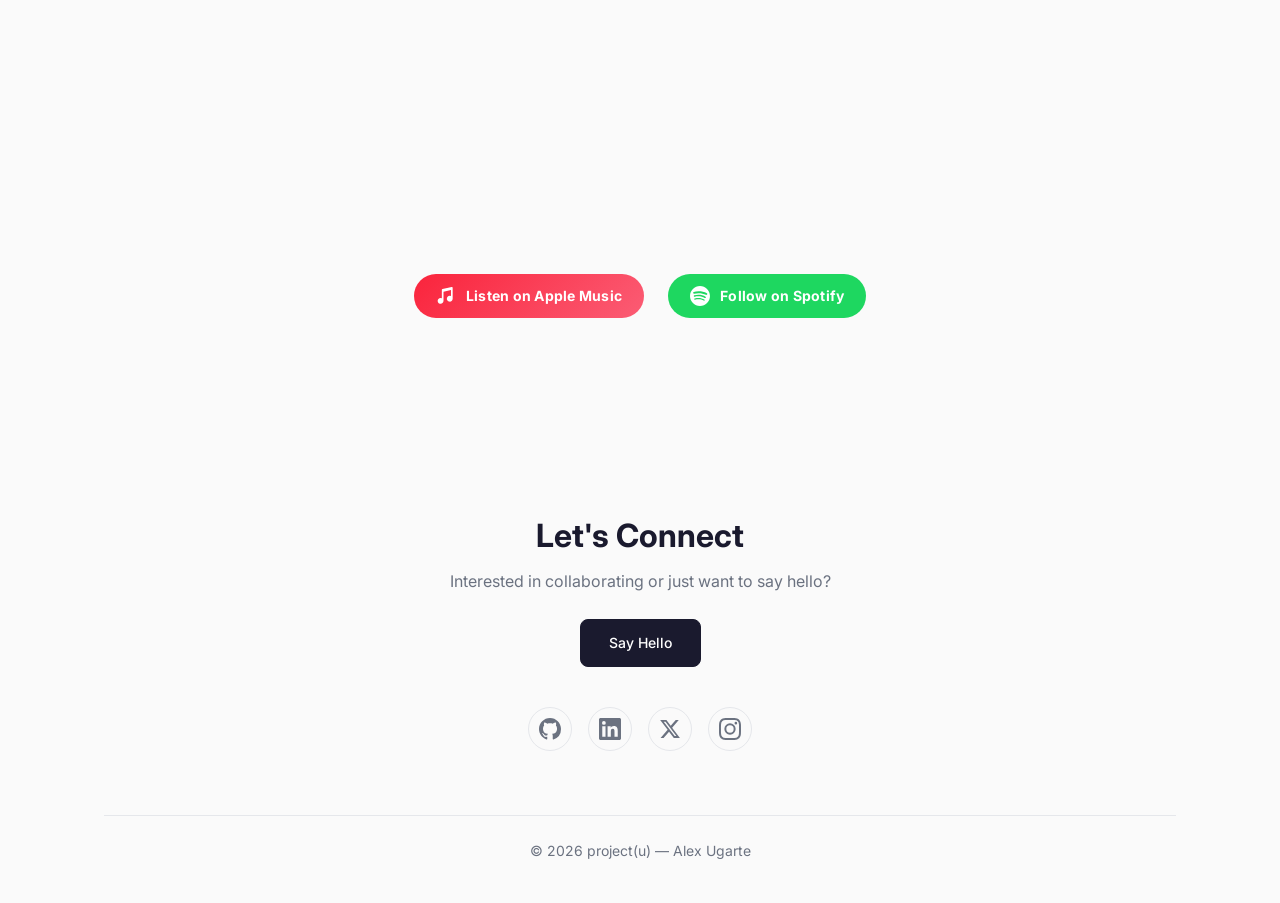
==== commit 8659b98b: "SpeedBreaker launch (v0.1.0): index the page, and add it to the home page and the sitemap - speedbre" ====
--- a/index.html
+++ b/index.html
@@ -12,8 +12,25 @@
     gtag('config', 'G-HMG6N3FB27');
   </script>
   <link rel="icon" type="image/svg+xml" href="/favicon.svg">
+  <link rel="icon" type="image/png" sizes="64x64" href="/favicon-64.png">
+  <link rel="apple-touch-icon" href="/apple-touch-icon.png">
+  <meta name="theme-color" content="#fafafa">
   <title>project(u) — Alex Ugarte</title>
   <meta name="description" content="project(u) — Apps, artwork, and creative work by Alex Ugarte.">
+
+  <!-- Social preview (Open Graph + Twitter) -->
+  <meta property="og:type" content="website">
+  <link rel="canonical" href="https://projectugarte.com/">
+  <meta property="og:url" content="https://projectugarte.com/">
+  <meta property="og:title" content="project(u) — Alex Ugarte">
+  <meta property="og:description" content="Building apps, creating art, making music — one pixel at a time.">
+  <meta property="og:image" content="https://projectugarte.com/assets/images/og-card.png">
+  <meta property="og:image:width" content="1200">
+  <meta property="og:image:height" content="630">
+  <meta name="twitter:card" content="summary_large_image">
+  <meta name="twitter:title" content="project(u) — Alex Ugarte">
+  <meta name="twitter:description" content="Building apps, creating art, making music — one pixel at a time.">
+  <meta name="twitter:image" content="https://projectugarte.com/assets/images/og-card.png">
   <link rel="preconnect" href="https://fonts.googleapis.com">
   <link rel="preconnect" href="https://fonts.gstatic.com" crossorigin>
   <link href="https://fonts.googleapis.com/css2?family=Inter:wght@300;400;500;600;700&display=swap" rel="stylesheet">
@@ -25,7 +42,7 @@
   <nav class="nav" id="nav">
     <div class="nav__inner">
       <a href="#hero" class="nav__logo">project<span class="nav__logo-paren">(</span>u<span class="nav__logo-paren">)</span></a>
-      <button class="nav__toggle" id="navToggle" aria-label="Toggle menu">
+      <button class="nav__toggle" id="navToggle" aria-label="Toggle menu" aria-expanded="false" aria-controls="navLinks">
         <span></span>
         <span></span>
         <span></span>
@@ -59,10 +76,15 @@
         </div>
       </div>
     </div>
-    <!-- Canvas overlay for reveal effect -->
-    <canvas class="hero__reveal-canvas" id="heroRevealCanvas"></canvas>
+    <!-- Canvas overlay for reveal effect (decorative; equivalent navigation exists in the nav) -->
+    <canvas class="hero__reveal-canvas" id="heroRevealCanvas" aria-hidden="true"></canvas>
     <div class="container">
       <div class="hero__content fade-in">
+        <a href="/speedbreaker/" class="hero__announce">
+          <span class="hero__announce-tag">New</span>
+          <span>SpeedBreaker<span class="hero__announce-more"> for Steam hardware &amp; Mac</span></span>
+          <span aria-hidden="true">&rarr;</span>
+        </a>
         <p class="hero__label">Creative Developer</p>
         <h1 class="hero__title">project<span class="accent">(</span>u<span class="accent">)</span></h1>
         <p class="hero__subtitle">Building apps, creating art, making music — one pixel at a time.</p>
@@ -82,6 +104,26 @@
         <h2 class="section__title">Apps & Projects</h2>
       </div>
       <div class="apps__grid">
+
+        <a href="/speedbreaker/" class="app-card-link app-card-link--featured">
+        <article class="app-card app-card--featured fade-in">
+          <div class="app-card__image app-card__image--speedbreaker">
+            <img src="assets/images/speedbreaker/sb-hero-chase-cam-ultrawide-960.jpg"
+                 srcset="assets/images/speedbreaker/sb-hero-chase-cam-ultrawide-960.jpg 960w, assets/images/speedbreaker/sb-hero-chase-cam-ultrawide-1600.jpg 1600w"
+                 sizes="(max-width: 768px) calc(100vw - 48px), 536px"
+                 width="960" height="402" loading="lazy" decoding="async"
+                 alt="SpeedBreaker gameplay: the chase camera behind a racing car at sunset">
+          </div>
+          <div class="app-card__body">
+            <div class="app-card__meta">
+              <span class="badge badge--new">New</span>
+            </div>
+            <h3 class="app-card__title">SpeedBreaker</h3>
+            <p class="app-card__desc">Need for Speed: Most Wanted (2005, Xbox 360) as a native game, made by static recompilation. Plays on Steam Deck, Steam Machine and Steam Frame, plus Linux and Mac. Up to 4K, 60 fps, ultrawide. iPhone and iPad: build it yourself. Unofficial fan project, not affiliated with EA or Valve. Bring your own disc.</p>
+            <span class="app-card__link">Get SpeedBreaker &rarr;</span>
+          </div>
+        </article>
+        </a>
 
         <a href="/chaperone/" class="app-card-link">
         <article class="app-card fade-in">
@@ -234,7 +276,7 @@
   </footer>
 
   <!-- Lightbox -->
-  <div class="lightbox" id="lightbox">
+  <div class="lightbox" id="lightbox" role="dialog" aria-modal="true" aria-label="Image viewer">
     <button class="lightbox__close" id="lightboxClose" aria-label="Close">&times;</button>
     <button class="lightbox__arrow lightbox__arrow--prev" id="lightboxPrev" aria-label="Previous">&#8249;</button>
     <div class="lightbox__content" id="lightboxContent"></div>
@@ -242,5 +284,6 @@
   </div>
 
   <script src="js/main.js"></script>
+  <script src="js/lightbox.js"></script>
 </body>
 </html>
--- a/css/style.css
+++ b/css/style.css
@@ -248,6 +248,41 @@
   margin: 0 auto;
 }
 
+/* Announcement pill above the hero label (links to the SpeedBreaker page) */
+.hero__announce {
+  display: inline-flex;
+  align-items: center;
+  gap: 10px;
+  max-width: 100%;
+  padding: 5px 14px 5px 5px;
+  margin-bottom: var(--spacing-md);
+  background: var(--color-surface);
+  border: 1px solid var(--color-border);
+  border-radius: 100px;
+  box-shadow: var(--shadow-sm);
+  font-size: var(--font-size-sm);
+  font-weight: 500;
+  color: var(--color-text);
+  transition: border-color var(--transition), box-shadow var(--transition);
+}
+
+.hero__announce:hover {
+  border-color: var(--color-text);
+  box-shadow: var(--shadow-md);
+}
+
+.hero__announce-tag {
+  flex-shrink: 0;
+  background: #121317;
+  color: #ffa81f;
+  border-radius: 100px;
+  padding: 2px 10px;
+  font-size: 0.75rem;
+  font-weight: 600;
+  text-transform: uppercase;
+  letter-spacing: 0.5px;
+}
+
 .hero__label {
   font-size: var(--font-size-sm);
   font-weight: 500;
@@ -391,6 +426,50 @@
   background: #009bff;
 }
 
+/* SpeedBreaker: featured card, spans the whole row (image beside the text
+   on wider screens; a normal card on phones) */
+.app-card-link--featured {
+  grid-column: 1 / -1;
+}
+
+.app-card__image--speedbreaker {
+  position: relative;
+  overflow: hidden;
+  background: #121317;
+}
+
+/* SpeedBreaker card shows a gameplay frame, cropped to the card */
+.app-card__image--speedbreaker img {
+  width: 100%;
+  height: 100%;
+  object-fit: cover;
+  object-position: 50% 60%;
+  transition: transform var(--transition);
+}
+
+.app-card:hover .app-card__image--speedbreaker img {
+  transform: scale(1.04);
+}
+
+@media (min-width: 769px) {
+  .app-card--featured {
+    display: grid;
+    grid-template-columns: minmax(0, 1fr) minmax(0, 1fr);
+  }
+
+  .app-card--featured .app-card__image {
+    aspect-ratio: auto;
+    min-height: 280px;
+  }
+
+  .app-card--featured .app-card__body {
+    display: flex;
+    flex-direction: column;
+    justify-content: center;
+    padding: var(--spacing-lg);
+  }
+}
+
 .app-card__image--logo.app-card__image--wallball img {
   width: auto;
   height: 75%;
@@ -447,6 +526,11 @@
 .badge--soon {
   color: var(--color-accent);
   background: var(--color-accent-light);
+}
+
+.badge--new {
+  color: #a35a00;
+  background: #fff4e0;
 }
 
 .app-card__title {
@@ -758,6 +842,45 @@
   transform: translateY(0);
 }
 
+/* ===== Accessibility ===== */
+
+/* Visible keyboard focus — :focus-visible keeps mouse clicks ring-free */
+a:focus-visible,
+button:focus-visible,
+[tabindex]:focus-visible {
+  outline: 2px solid var(--color-accent);
+  outline-offset: 3px;
+  border-radius: 4px;
+}
+
+.lightbox__close:focus-visible,
+.lightbox__arrow:focus-visible {
+  outline: 2px solid #ffffff;
+  outline-offset: 3px;
+  opacity: 1;
+}
+
+/* Respect reduced-motion preferences: no fades, slides, or smooth scroll */
+@media (prefers-reduced-motion: reduce) {
+  html {
+    scroll-behavior: auto;
+  }
+
+  .fade-in {
+    opacity: 1;
+    transform: none;
+    transition: none;
+  }
+
+  *,
+  *::before,
+  *::after {
+    animation-duration: 0.01ms !important;
+    animation-iteration-count: 1 !important;
+    transition-duration: 0.01ms !important;
+  }
+}
+
 /* ===== Responsive ===== */
 @media (max-width: 768px) {
   :root {
@@ -845,4 +968,8 @@
     flex-direction: column;
     align-items: center;
   }
-}
+
+  .hero__announce-more {
+    display: none;
+  }
+}
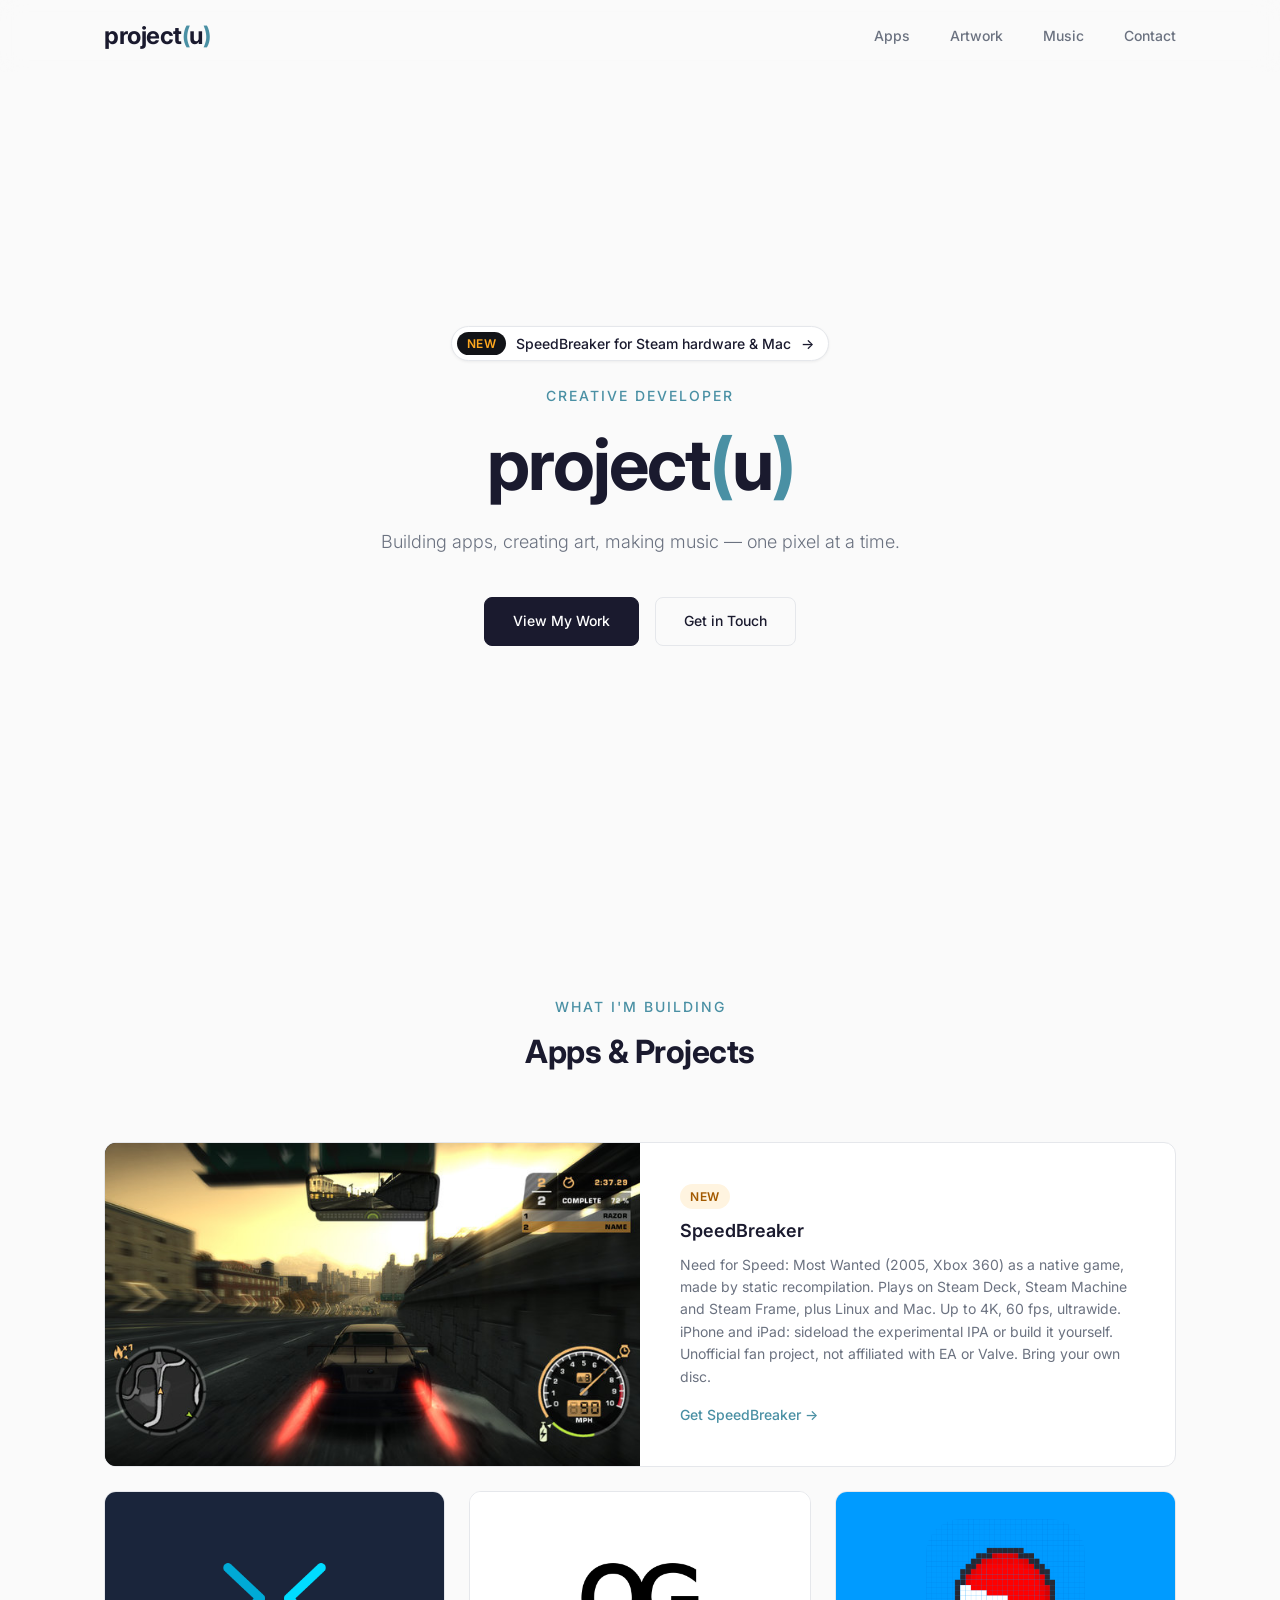
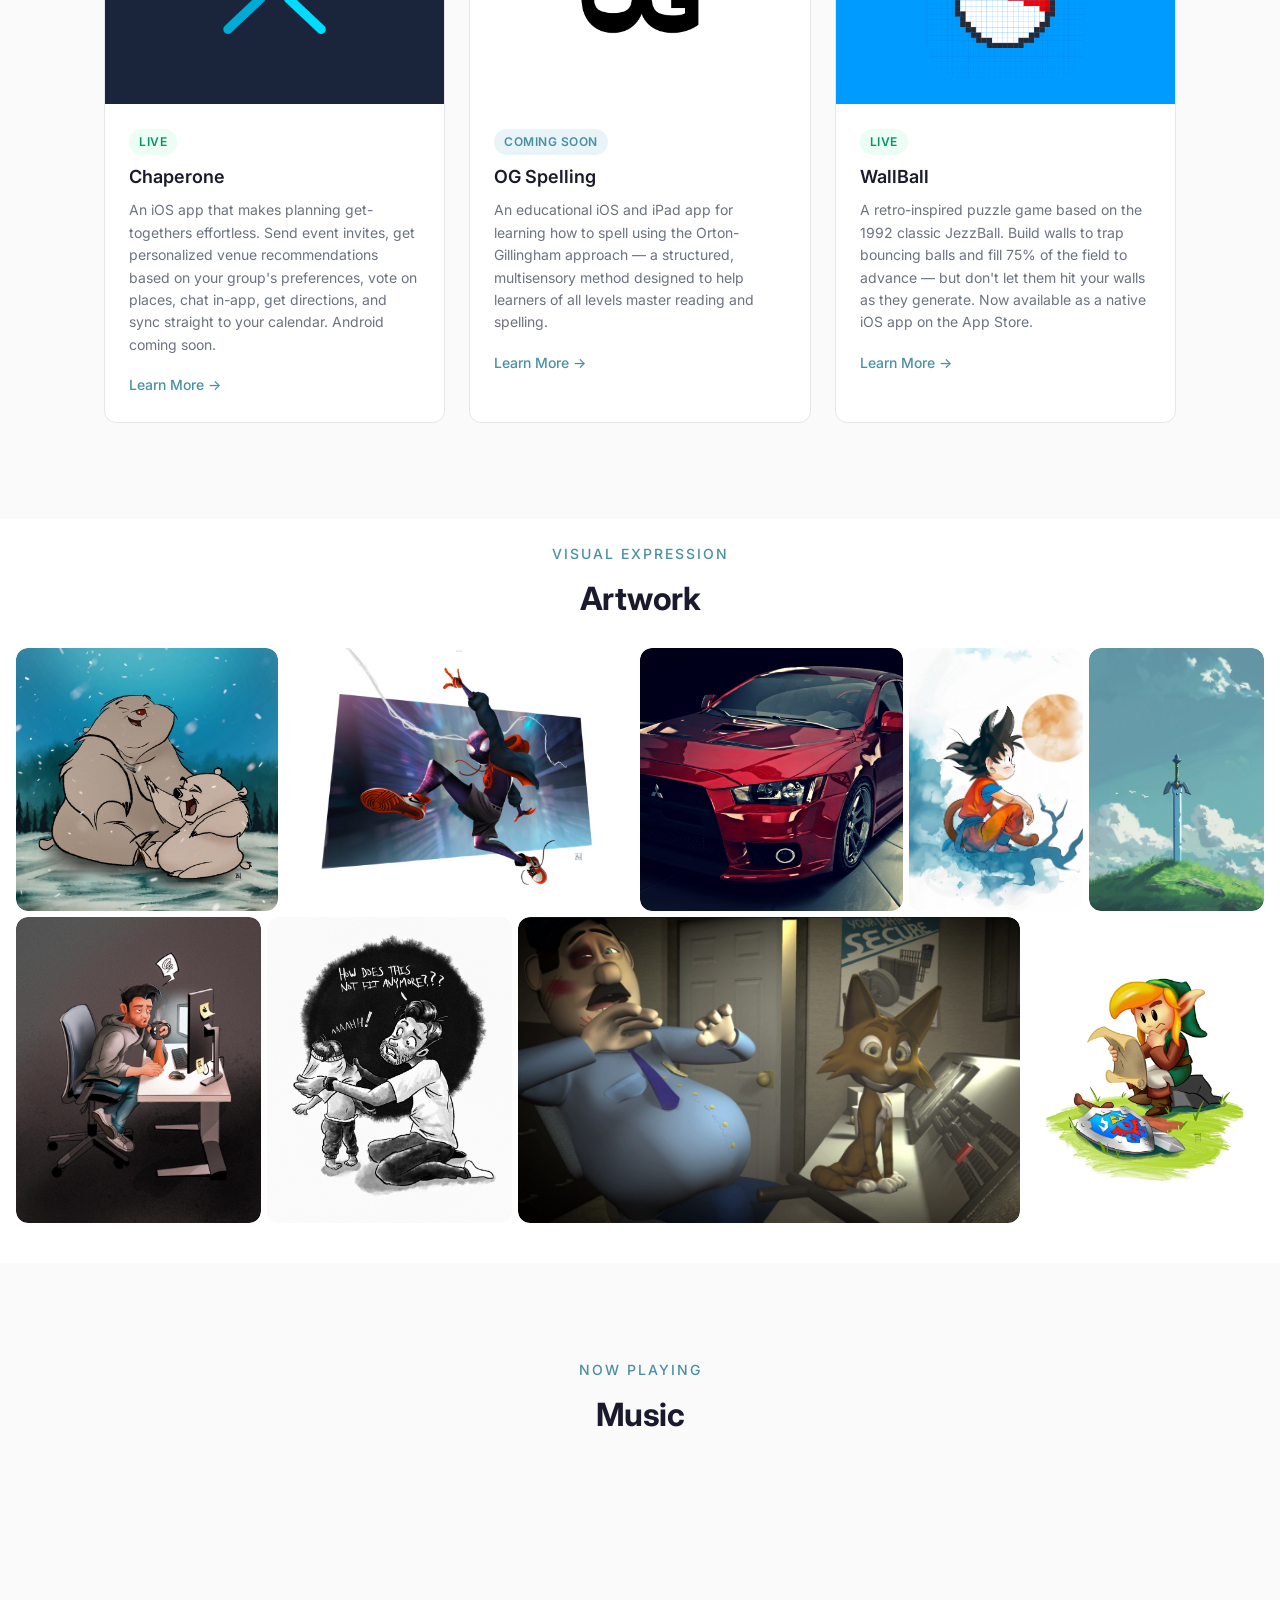
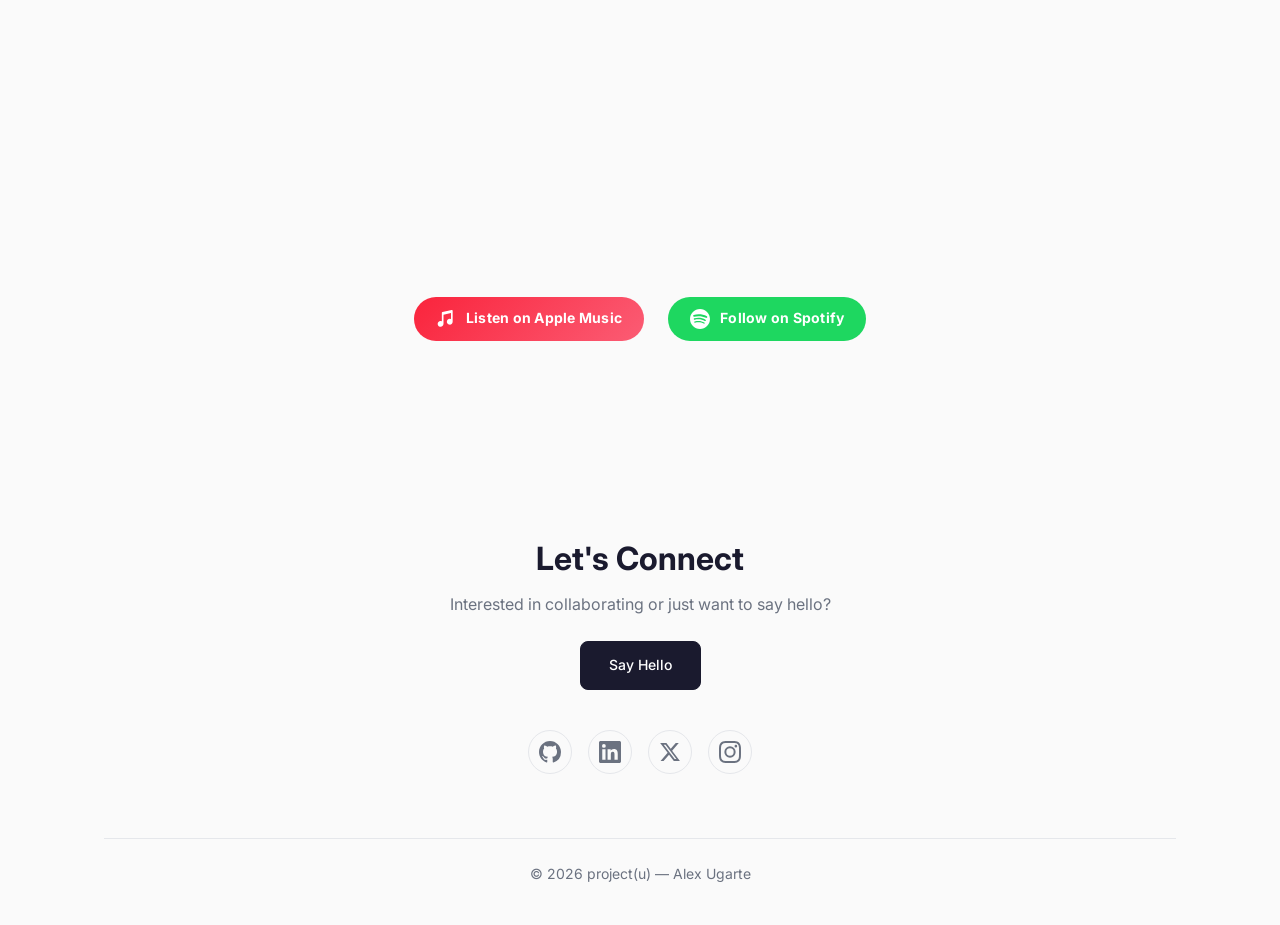
==== commit c9f525cf: "SpeedBreaker v0.1.2: the experimental IPA, 1.5x, portable mode and the GPU choice in the FAQ; macOS " ====
--- a/index.html
+++ b/index.html
@@ -119,7 +119,7 @@
               <span class="badge badge--new">New</span>
             </div>
             <h3 class="app-card__title">SpeedBreaker</h3>
-            <p class="app-card__desc">Need for Speed: Most Wanted (2005, Xbox 360) as a native game, made by static recompilation. Plays on Steam Deck, Steam Machine and Steam Frame, plus Linux and Mac. Up to 4K, 60 fps, ultrawide. iPhone and iPad: build it yourself. Unofficial fan project, not affiliated with EA or Valve. Bring your own disc.</p>
+            <p class="app-card__desc">Need for Speed: Most Wanted (2005, Xbox 360) as a native game, made by static recompilation. Plays on Steam Deck, Steam Machine and Steam Frame, plus Linux and Mac. Up to 4K, 60 fps, ultrawide. iPhone and iPad: sideload the experimental IPA or build it yourself. Unofficial fan project, not affiliated with EA or Valve. Bring your own disc.</p>
             <span class="app-card__link">Get SpeedBreaker &rarr;</span>
           </div>
         </article>
